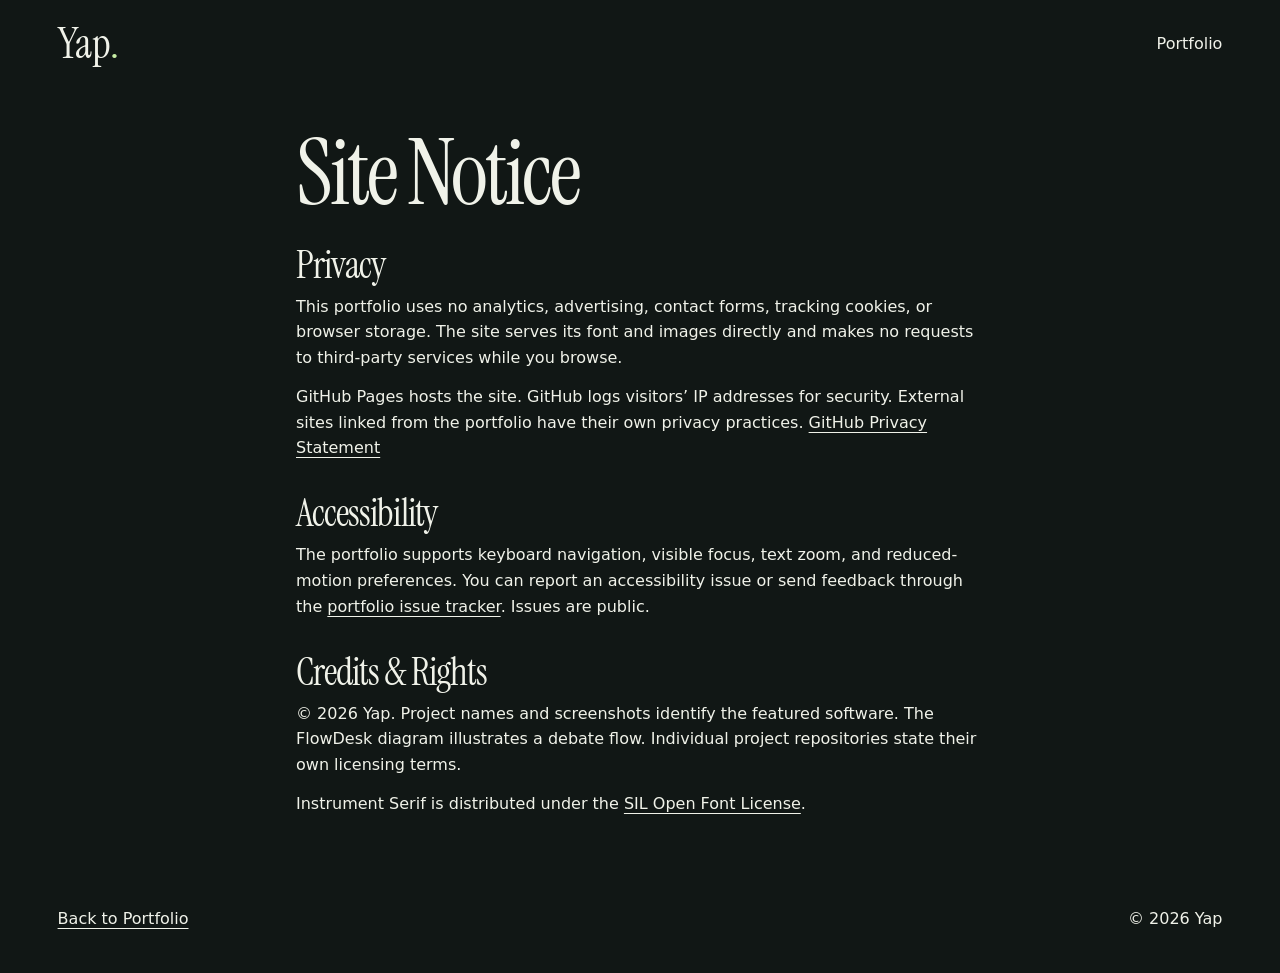
==== docs/site-notice.html @ b9e04095 "Build Yap’s developer portfolio" ====
<!doctype html>
<html lang="en">
<head>
  <meta charset="utf-8">
  <meta name="viewport" content="width=device-width, initial-scale=1">
  <meta name="theme-color" content="#111715">
  <meta name="referrer" content="no-referrer">
  <meta name="description" content="Privacy, accessibility, and credits for Yap’s developer portfolio.">
  <title>Privacy &amp; Accessibility · Yap</title>
  <link rel="icon" href="data:,">
  <link rel="stylesheet" href="styles.css">
</head>
<body>
  <a class="skip" href="#main">Skip to content</a>
  <header class="frame site-header">
    <a class="wordmark" href="./" aria-label="Yap, portfolio home">Yap<span aria-hidden="true">.</span></a>
    <nav aria-label="Main navigation"><a href="./">Portfolio</a></nav>
  </header>
  <main id="main" class="frame notice" tabindex="-1">
    <h1>Site Notice</h1>
    <h2>Privacy</h2>
    <p>This portfolio uses no analytics, advertising, contact forms, tracking cookies, or browser storage. The site serves its font and images directly and makes no requests to third-party services while you browse.</p>
    <p>GitHub Pages hosts the site. GitHub logs visitors’ IP addresses for security. External sites linked from the portfolio have their own privacy practices. <a href="https://docs.github.com/en/site-policy/privacy-policies/github-general-privacy-statement">GitHub Privacy Statement</a></p>
    <h2>Accessibility</h2>
    <p>The portfolio supports keyboard navigation, visible focus, text zoom, and reduced-motion preferences. You can report an accessibility issue or send feedback through the <a href="https://github.com/yapperyap/developer-portfolio/issues">portfolio issue tracker</a>. Issues are public.</p>
    <h2>Credits &amp; Rights</h2>
    <p>© 2026 Yap. Project names and screenshots identify the featured software. The FlowDesk diagram illustrates a debate flow. Individual project repositories state their own licensing terms.</p>
    <p>Instrument Serif is distributed under the <a href="instrument-serif-OFL.txt">SIL Open Font License</a>.</p>
  </main>
  <footer class="frame site-footer">
    <a href="./">Back to Portfolio</a>
    <p>© 2026 Yap</p>
  </footer>
</body>
</html>
---- docs/styles.css ----
@font-face {
  font-family: "Instrument Serif";
  src: url("instrument-serif.woff2") format("woff2");
  font-style: normal;
  font-weight: 400;
  font-display: swap;
}

:root {
  color-scheme: dark;
  --ground: #111715;
  --surface: #1a2420;
  --text: #f0f2e9;
  --muted: #b5c4bb;
  --accent: #c7eea5;
  --margin: clamp(1.25rem, 4.5vw, 5rem);
  --display: "Instrument Serif", Georgia, serif;
  background: var(--ground);
  color: var(--text);
  font: 100%/1.6 system-ui, sans-serif;
}

*, *::before, *::after { box-sizing: border-box; }
html { scroll-padding-block: 1.5rem; }
body { margin: 0; }
h1, h2, h3, p, figure { margin: 0; }
h1, h2, h3 { font-weight: 400; text-wrap: balance; }
a { color: inherit; text-underline-offset: .24em; touch-action: manipulation; }
a:hover { color: var(--accent); }
:focus-visible { outline: 2px solid var(--accent); outline-offset: 5px; }
img { display: block; width: 100%; height: auto; }
.frame {
  width: min(100% - var(--margin) * 2, 90rem);
  margin-inline: auto;
}
.skip {
  position: fixed;
  z-index: 3;
  top: .75rem;
  left: .75rem;
  padding: .75rem 1rem;
  background: var(--accent);
  color: var(--ground);
  transform: translateY(-170%);
}
.skip:focus { transform: translateY(0); color: var(--ground); outline-color: var(--text); }
.site-header, .site-footer {
  display: flex;
  justify-content: space-between;
  align-items: center;
  gap: 1rem;
  min-height: 5.5rem;
}
.wordmark {
  font: 400 2.65rem/.9 var(--display);
  text-decoration: none;
  padding-block: .35rem;
}
.wordmark span { color: var(--accent); }
.site-header nav { display: flex; gap: clamp(.8rem, 2.5vw, 2.2rem); }
.site-header nav a, .site-footer a { display: inline-flex; align-items: center; gap: .35rem; min-height: 2.75rem; }
.site-header nav a { text-decoration: none; }
.site-header nav a:hover { text-decoration: underline; }

.split {
  display: grid;
  grid-template-columns: minmax(0, .88fr) minmax(0, 1.12fr);
  gap: clamp(2.4rem, 6vw, 6.5rem);
  align-items: start;
}
.reading { min-width: 0; }
.intro {
  min-height: min(67vh, 40rem);
  display: flex;
  flex-direction: column;
  justify-content: center;
  align-items: flex-start;
  padding-block: clamp(2.5rem, 7vw, 6.75rem);
}
h1 {
  font-family: var(--display);
  font-size: clamp(4.9rem, 8.1vw, 8.4rem);
  letter-spacing: -.035em;
  line-height: .85;
}
.lead {
  margin-block: 1.55rem 1.75rem;
  max-width: 31ch;
  font-size: clamp(1.05rem, 1.55vw, 1.3rem);
}
.primary {
  display: inline-flex;
  min-height: 3.2rem;
  align-items: center;
  gap: .8rem;
  padding: .55rem 1rem;
  background: var(--accent);
  color: #172211;
  font-weight: 600;
  text-decoration: none;
}
.primary:hover { background: #e0ffc7; color: #172211; }
.primary:active { transform: translateY(2px); }

.work { padding-block: 1.8rem 2rem; }
h2 {
  font: 400 clamp(2.7rem, 4.4vw, 4.2rem)/1 var(--display);
  letter-spacing: -.025em;
}
.project {
  max-width: 47ch;
  padding-block: 2.9rem;
}
.project + .project { margin-top: 1.25rem; }
.project h3 {
  font: 400 clamp(2.2rem, 3.45vw, 3.3rem)/1.03 var(--display);
  letter-spacing: -.018em;
  margin-bottom: .8rem;
}
.project p { max-width: 42ch; }
.links { display: flex; flex-wrap: wrap; gap: 0 1.15rem; margin-top: .8rem; }
.links a, .text-link { display: inline-flex; align-items: center; gap: .34rem; min-height: 2.75rem; }
.mobile-preview { display: none; }
.stage { position: sticky; top: 1.25rem; min-width: 0; }
.stage-art {
  display: grid;
  background: var(--surface);
  min-height: clamp(26rem, 47vw, 44rem);
  min-height: min(75svh, clamp(26rem, 47vw, 44rem));
}
.preview {
  grid-area: 1 / 1;
  display: grid;
  grid-template-rows: 1fr auto;
  align-items: center;
  padding: clamp(1rem, 2.7vw, 2.45rem);
  gap: 1rem;
  min-width: 0;
  opacity: 0;
  transition: opacity 480ms ease;
}
.preview.is-active { opacity: 1; z-index: 1; }
.preview-dinner { background: #243127; }
.preview-cache { background: #202e2c; }
.preview-flow { background: #262f32; }
.preview > img { justify-self: center; width: min(100%, 34rem); }
.preview-cache > img { width: min(77%, 24rem); }
.preview figcaption {
  display: flex;
  flex-wrap: wrap;
  justify-content: space-between;
  gap: .15rem 1rem;
  color: var(--text);
  font-size: .91rem;
}
.preview figcaption span { color: var(--muted); }
.dinner-art { display: grid; grid-template-columns: repeat(20, minmax(0, 1fr)); grid-template-rows: repeat(20, minmax(0, 1fr)); align-items: start; }
.dinner-art img { background: #161c17; }
.dinner-main { grid-area: 1 / 1 / 17 / 20; }
.dinner-secondary { grid-area: 13 / 10 / 21 / 21; align-self: end; }
.stage-links {
  display: flex;
  flex-wrap: wrap;
  gap: 0 .85rem;
  min-height: 3.25rem;
  padding-inline: .85rem;
  background: var(--surface);
}
.stage-links a {
  display: inline-flex;
  align-items: center;
  min-height: 2.75rem;
  text-decoration: none;
  color: var(--muted);
}
.stage-links a:hover, .stage-links a[aria-current] { color: var(--accent); text-decoration: underline; }
.about {
  background: var(--surface);
  display: grid;
  grid-template-columns: minmax(0, .88fr) minmax(0, 1.12fr);
  gap: clamp(1.4rem, 6vw, 6.5rem);
  padding: clamp(1.75rem, 5vw, 5rem);
  margin-block: 3.5rem 2rem;
}
.about p { max-width: 52ch; margin-bottom: 1rem; }
.site-footer { padding-block: 1rem 2rem; }
.site-footer > div { display: flex; flex-wrap: wrap; align-items: center; justify-content: end; gap: 0 1rem; color: var(--muted); }
.notice { max-width: 43rem; padding-block: 3rem 4rem; }
.notice h1 { font-size: clamp(3.6rem, 7vw, 6rem); }
.notice h2 { font-size: 2.35rem; margin-block: 2.15rem .6rem; }
.notice p + p { margin-top: .85rem; }
.notice a { overflow-wrap: anywhere; }

@media (max-width: 64rem) {
  .split { gap: 2rem; }
  h1 { font-size: clamp(4.5rem, 8.5vw, 6.8rem); }
}

@media (max-width: 48rem) {
  .site-header { min-height: 4.65rem; }
  .split { display: block; }
  .stage { display: none; }
  .intro { min-height: 0; padding-block: clamp(2rem, 9vw, 5rem) 2.5rem; }
  h1 { font-size: clamp(4.5rem, 12.75vw, 6.9rem); }
  .work { padding-block: .75rem 0; }
  .project { max-width: none; padding-block: 1.8rem; }
  .project + .project { margin-top: .65rem; }
  .mobile-preview { display: block; margin-top: 1.1rem; max-width: 35rem; background: var(--surface); }
  #cachebuddy .mobile-preview { padding: 1rem; }
  #cachebuddy .mobile-preview img { width: min(100%, 24rem); margin-inline: auto; }
  .about { grid-template-columns: 1fr; margin-block: 2rem 1rem; }
}

@media (prefers-reduced-motion: no-preference) {
  html { scroll-behavior: smooth; }
  .intro h1, .intro .lead, .intro .primary, .stage-art {
    animation: arrive 620ms cubic-bezier(.2, .65, .3, 1) backwards;
  }
  .intro .lead { animation-delay: 80ms; }
  .intro .primary { animation-delay: 160ms; }
  .stage-art { animation-delay: 110ms; }
  .dinner-secondary { animation: settle 1.2s cubic-bezier(.2, .65, .3, 1) 160ms backwards; }
  .revealed { animation: arrive 520ms cubic-bezier(.2, .65, .3, 1) var(--delay, 0ms) backwards; }
  @keyframes arrive { from { opacity: 0; transform: translateY(17px); } }
  @keyframes settle { from { opacity: 0; transform: translate(12px, 16px) scale(.97); } }
}

@media (prefers-reduced-motion: reduce) {
  .preview { transition: none; }
}
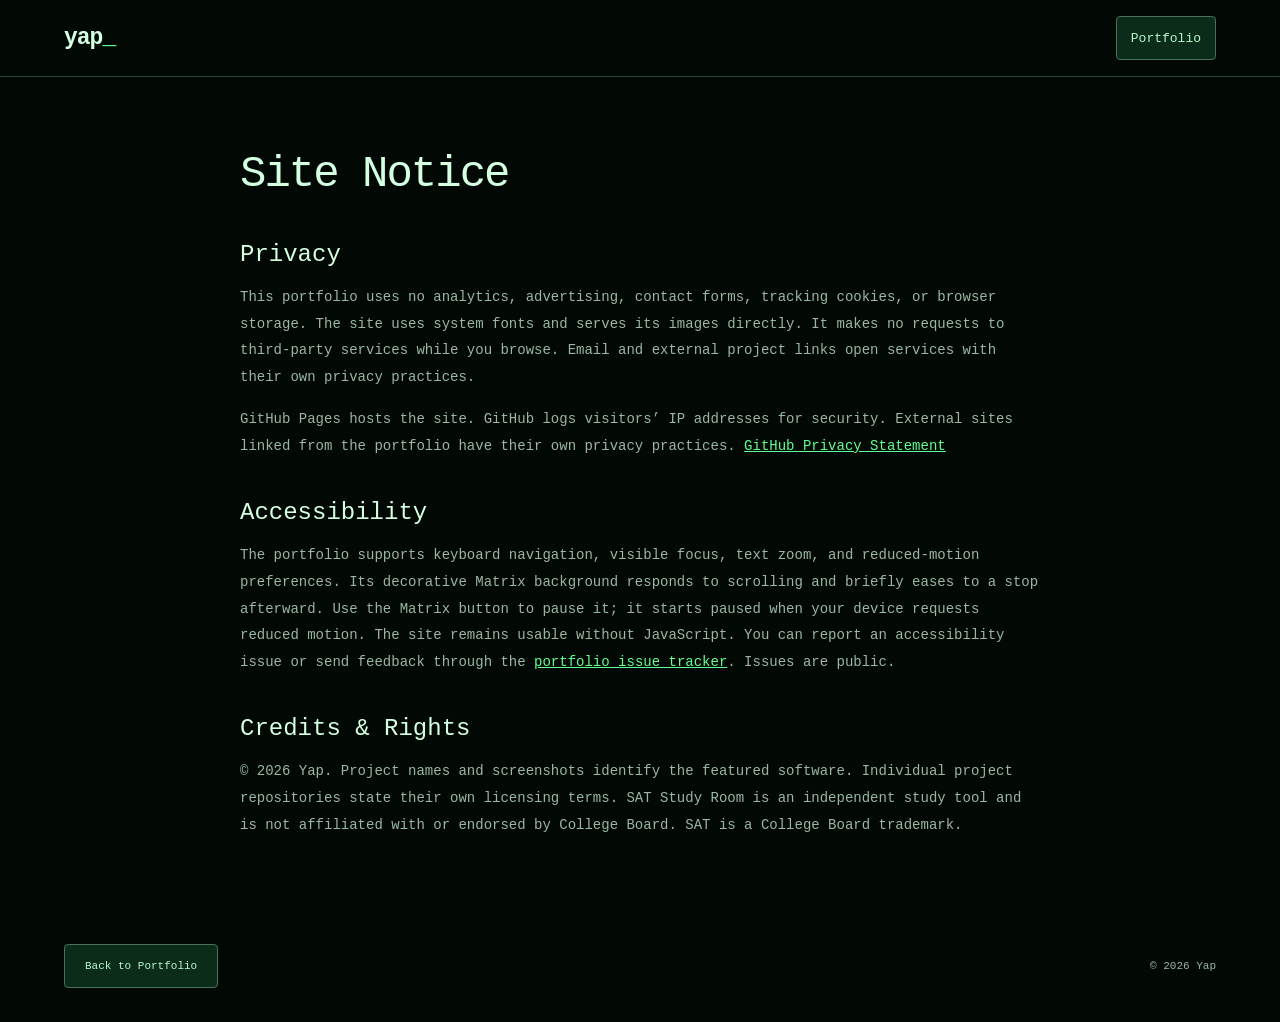
==== commit a6903f22: "Publish redesigned portfolio with Matrix background and four projects" ====
--- a/docs/site-notice.html
+++ b/docs/site-notice.html
@@ -3,32 +3,31 @@
 <head>
   <meta charset="utf-8">
   <meta name="viewport" content="width=device-width, initial-scale=1">
-  <meta name="theme-color" content="#111715">
+  <meta name="theme-color" content="#020904">
   <meta name="referrer" content="no-referrer">
   <meta name="description" content="Privacy, accessibility, and credits for Yap’s developer portfolio.">
   <title>Privacy &amp; Accessibility · Yap</title>
   <link rel="icon" href="data:,">
-  <link rel="stylesheet" href="styles.css">
+  <link rel="stylesheet" href="styles.css?v=10">
 </head>
 <body>
   <a class="skip" href="#main">Skip to content</a>
-  <header class="frame site-header">
-    <a class="wordmark" href="./" aria-label="Yap, portfolio home">Yap<span aria-hidden="true">.</span></a>
-    <nav aria-label="Main navigation"><a href="./">Portfolio</a></nav>
-  </header>
+  <header class="site-header"><div class="frame header-inner">
+    <a class="wordmark" href="./" aria-label="Yap, portfolio home">yap<span aria-hidden="true">_</span></a>
+    <nav aria-label="Main navigation"><a class="button primary" href="./">Portfolio</a></nav>
+  </div></header>
   <main id="main" class="frame notice" tabindex="-1">
     <h1>Site Notice</h1>
     <h2>Privacy</h2>
-    <p>This portfolio uses no analytics, advertising, contact forms, tracking cookies, or browser storage. The site serves its font and images directly and makes no requests to third-party services while you browse.</p>
+    <p>This portfolio uses no analytics, advertising, contact forms, tracking cookies, or browser storage. The site uses system fonts and serves its images directly. It makes no requests to third-party services while you browse. Email and external project links open services with their own privacy practices.</p>
     <p>GitHub Pages hosts the site. GitHub logs visitors’ IP addresses for security. External sites linked from the portfolio have their own privacy practices. <a href="https://docs.github.com/en/site-policy/privacy-policies/github-general-privacy-statement">GitHub Privacy Statement</a></p>
     <h2>Accessibility</h2>
-    <p>The portfolio supports keyboard navigation, visible focus, text zoom, and reduced-motion preferences. You can report an accessibility issue or send feedback through the <a href="https://github.com/yapperyap/developer-portfolio/issues">portfolio issue tracker</a>. Issues are public.</p>
+    <p>The portfolio supports keyboard navigation, visible focus, text zoom, and reduced-motion preferences. Its decorative Matrix background responds to scrolling and briefly eases to a stop afterward. Use the Matrix button to pause it; it starts paused when your device requests reduced motion. The site remains usable without JavaScript. You can report an accessibility issue or send feedback through the <a href="https://github.com/yapperyap/developer-portfolio/issues">portfolio issue tracker</a>. Issues are public.</p>
     <h2>Credits &amp; Rights</h2>
-    <p>© 2026 Yap. Project names and screenshots identify the featured software. The FlowDesk diagram illustrates a debate flow. Individual project repositories state their own licensing terms.</p>
-    <p>Instrument Serif is distributed under the <a href="instrument-serif-OFL.txt">SIL Open Font License</a>.</p>
+    <p>© 2026 Yap. Project names and screenshots identify the featured software. Individual project repositories state their own licensing terms. SAT Study Room is an independent study tool and is not affiliated with or endorsed by College Board. SAT is a College Board trademark.</p>
   </main>
   <footer class="frame site-footer">
-    <a href="./">Back to Portfolio</a>
+    <a class="button primary" href="./">Back to Portfolio</a>
     <p>© 2026 Yap</p>
   </footer>
 </body>
--- a/docs/styles.css
+++ b/docs/styles.css
@@ -1,230 +1,200 @@
-@font-face {
-  font-family: "Instrument Serif";
-  src: url("instrument-serif.woff2") format("woff2");
-  font-style: normal;
-  font-weight: 400;
-  font-display: swap;
-}
-
 :root {
   color-scheme: dark;
-  --ground: #111715;
-  --surface: #1a2420;
-  --text: #f0f2e9;
-  --muted: #b5c4bb;
-  --accent: #c7eea5;
-  --margin: clamp(1.25rem, 4.5vw, 5rem);
-  --display: "Instrument Serif", Georgia, serif;
+  --ground: #020904;
+  --surface: #07150d;
+  --raised: #10291a;
+  --ink: #d4ffe1;
+  --muted: #9bb7a3;
+  --accent: #64ff91;
+  --border: #1c4b2d;
+  --corner-radius: 4px;
+  --space: clamp(24px, 5vw, 80px);
+  font-family: ui-monospace, "SFMono-Regular", Consolas, "Liberation Mono", monospace;
+  color: var(--ink);
   background: var(--ground);
-  color: var(--text);
-  font: 100%/1.6 system-ui, sans-serif;
-}
+  font-synthesis: none;
+  -webkit-font-smoothing: antialiased;
+}
+*, *::before, *::after { box-sizing: border-box; }
+html { scroll-padding-top: 100px; }
+body { margin: 0; -webkit-tap-highlight-color: #64ff9126; }
+::selection { color: #fff; background: #28563a; }
+h1, h2, h3, p, figure { margin: 0; }
+h1, h2, h3 { text-wrap: balance; }
+p { text-wrap: pretty; }
+a { color: inherit; text-decoration: none; touch-action: manipulation; }
+a:hover { text-decoration: underline; text-underline-offset: 5px; }
+a:active { opacity: .8; }
+:focus-visible { outline: 2px solid var(--accent); outline-offset: 6px; }
+img { display: block; max-width: 100%; height: auto; }
+.frame { width: min(calc(100% - var(--space) * 2), 1200px); margin-inline: auto; }
+.skip { position: fixed; top: 12px; left: 12px; z-index: 10; padding: 12px 20px; border: 1px solid var(--accent); border-radius: 4px; background: var(--raised); color: var(--ink); transform: translateY(-160%); }
+.skip:focus { transform: translateY(0); }
+.site-header { position: sticky; top: 0; z-index: 5; background: var(--ground); border-bottom: 1px solid var(--border); }
+.header-inner { min-height: 76px; display: flex; align-items: center; justify-content: space-between; gap: 24px; }
+.wordmark { font-size: 23px; font-weight: 600; letter-spacing: -1px; min-height: 44px; display: inline-flex; align-items: center; }
+.wordmark span { color: var(--accent); }
+.wordmark:hover { text-decoration: none; color: var(--accent); }
+nav { display: flex; align-items: center; gap: 12px; }
+nav a { display: inline-flex; min-height: 44px; align-items: center; gap: 6px; font-size: 13px; }
+nav a:hover { color: #fff; }
+nav a.button { min-height: 44px; padding: 10px 14px; gap: 8px; }
+.intro { padding-block: clamp(64px, 7vw, 100px) 88px; }
+.intro-name { font-size: 14px; color: var(--accent); margin-bottom: 32px; }
+.prompt-path { color: var(--muted); }
+.intro-role { color: var(--muted); font-size: 14px; margin-bottom: 20px; }
+h1 { font-size: clamp(40px, 5.2vw, 74px); font-weight: 500; line-height: 1.18; letter-spacing: -.06em; max-width: 1100px; }
+.intro-bottom { display: flex; justify-content: space-between; align-items: end; gap: 40px; margin-top: 32px; }
+.intro-bottom > p { font-size: 17px; line-height: 1.8; color: var(--muted); max-width: 60ch; }
+.button { display: inline-flex; align-items: center; justify-content: center; gap: 20px; min-height: 48px; border: 1px solid #4b7058; border-radius: var(--corner-radius); padding: 12px 20px; font-size: 13px; font-weight: 500; flex: none; transition: background-color 180ms ease, border-color 180ms ease; }
+.button:hover { text-decoration: none; border-color: var(--accent); }
+.primary, .light { color: #b6f7cd; background: #0b2c18; }
+.primary:hover, .light:hover { color: #fff; background: #244a32; }
+.work { padding-top: 20px; }
+.section-heading { display: flex; justify-content: space-between; align-items: baseline; gap: 20px; margin-bottom: 28px; }
+.section-heading h2 { font-size: 23px; font-weight: 500; letter-spacing: -.8px; }
+.section-heading h2::before { content: "./"; color: var(--accent); }
+.section-heading p { color: var(--muted); font-size: 12px; }
+.project { overflow: hidden; border: 1px solid var(--border); border-radius: var(--corner-radius); scroll-margin-top: 100px; }
+.project-copy { padding: 48px 48px 0; }
+.category { font-size: 12px; font-weight: 400; color: var(--muted); margin-bottom: 18px; }
+.category::before { content: "// "; color: var(--accent); }
+.project h3 { font-size: clamp(28px, 2.8vw, 38px); font-weight: 500; letter-spacing: -1.6px; line-height: 1.2; overflow-wrap: anywhere; }
+.project-line { font-size: 21px; line-height: 1.5; font-weight: 400; letter-spacing: -.7px; margin-top: 16px; }
+.description { font-size: 14px; line-height: 1.9; color: var(--muted); max-width: 55ch; margin-top: 20px; }
+.links { display: flex; flex-wrap: wrap; align-items: center; gap: 12px; margin-top: 24px; }
+.dinnerplate { background: #06120a; }
+.dinnerplate .project-copy { position: relative; z-index: 1; max-width: 800px; padding-top: 48px; }
+.dinnerplate .project-line { font-size: clamp(25px, 2.8vw, 36px); letter-spacing: -1.4px; }
+.dinnerplate .description { max-width: 62ch; }
+.dinner-gallery { position: relative; margin: 48px 48px 0; padding: 0 0 80px; }
+.product-window { overflow: hidden; border: 1px solid var(--border); border-radius: var(--corner-radius); background: var(--ground); }
+.music-window { width: 83%; margin-left: auto; }
+.product-window img { width: 100%; }
+.window-bar { height: 30px; display: flex; align-items: center; padding-inline: 12px; gap: 5px; color: var(--muted); background: #0c2214; border-bottom: 1px solid var(--border); }
+.window-bar i { width: 5px; height: 5px; border-radius: 1px; background: #6d9c7b; }
+.window-bar span { margin-left: 12px; font-size: 10px; }
+.photo-window { position: absolute; width: 43%; left: 0; bottom: 0; box-shadow: 0 16px 50px #0008; }
+.project-footnote { padding: 32px 48px; display: flex; justify-content: space-between; gap: 20px; color: var(--muted); font-size: 11px; }
+.project-pair { display: grid; grid-template-columns: minmax(0, 1fr) minmax(0, 1fr); gap: 24px; margin-top: 24px; }
+.project-pair .project { display: flex; flex-direction: column; min-width: 0; background: var(--surface); }
+.project-pair .project-copy { padding: 40px 36px 0; flex: 1; }
+.project-pair .project-line { font-size: 19px; }
 
-*, *::before, *::after { box-sizing: border-box; }
-html { scroll-padding-block: 1.5rem; }
-body { margin: 0; }
-h1, h2, h3, p, figure { margin: 0; }
-h1, h2, h3 { font-weight: 400; text-wrap: balance; }
-a { color: inherit; text-underline-offset: .24em; touch-action: manipulation; }
-a:hover { color: var(--accent); }
-:focus-visible { outline: 2px solid var(--accent); outline-offset: 5px; }
-img { display: block; width: 100%; height: auto; }
-.frame {
-  width: min(100% - var(--margin) * 2, 90rem);
-  margin-inline: auto;
-}
-.skip {
-  position: fixed;
-  z-index: 3;
-  top: .75rem;
-  left: .75rem;
-  padding: .75rem 1rem;
-  background: var(--accent);
-  color: var(--ground);
-  transform: translateY(-170%);
-}
-.skip:focus { transform: translateY(0); color: var(--ground); outline-color: var(--text); }
-.site-header, .site-footer {
-  display: flex;
-  justify-content: space-between;
-  align-items: center;
-  gap: 1rem;
-  min-height: 5.5rem;
-}
-.wordmark {
-  font: 400 2.65rem/.9 var(--display);
-  text-decoration: none;
-  padding-block: .35rem;
-}
-.wordmark span { color: var(--accent); }
-.site-header nav { display: flex; gap: clamp(.8rem, 2.5vw, 2.2rem); }
-.site-header nav a, .site-footer a { display: inline-flex; align-items: center; gap: .35rem; min-height: 2.75rem; }
-.site-header nav a { text-decoration: none; }
-.site-header nav a:hover { text-decoration: underline; }
-
-.split {
-  display: grid;
-  grid-template-columns: minmax(0, .88fr) minmax(0, 1.12fr);
-  gap: clamp(2.4rem, 6vw, 6.5rem);
-  align-items: start;
-}
-.reading { min-width: 0; }
-.intro {
-  min-height: min(67vh, 40rem);
-  display: flex;
-  flex-direction: column;
-  justify-content: center;
-  align-items: flex-start;
-  padding-block: clamp(2.5rem, 7vw, 6.75rem);
-}
-h1 {
-  font-family: var(--display);
-  font-size: clamp(4.9rem, 8.1vw, 8.4rem);
-  letter-spacing: -.035em;
-  line-height: .85;
-}
-.lead {
-  margin-block: 1.55rem 1.75rem;
-  max-width: 31ch;
-  font-size: clamp(1.05rem, 1.55vw, 1.3rem);
-}
-.primary {
-  display: inline-flex;
-  min-height: 3.2rem;
-  align-items: center;
-  gap: .8rem;
-  padding: .55rem 1rem;
-  background: var(--accent);
-  color: #172211;
-  font-weight: 600;
-  text-decoration: none;
-}
-.primary:hover { background: #e0ffc7; color: #172211; }
-.primary:active { transform: translateY(2px); }
-
-.work { padding-block: 1.8rem 2rem; }
-h2 {
-  font: 400 clamp(2.7rem, 4.4vw, 4.2rem)/1 var(--display);
-  letter-spacing: -.025em;
-}
-.project {
-  max-width: 47ch;
-  padding-block: 2.9rem;
-}
-.project + .project { margin-top: 1.25rem; }
-.project h3 {
-  font: 400 clamp(2.2rem, 3.45vw, 3.3rem)/1.03 var(--display);
-  letter-spacing: -.018em;
-  margin-bottom: .8rem;
-}
-.project p { max-width: 42ch; }
-.links { display: flex; flex-wrap: wrap; gap: 0 1.15rem; margin-top: .8rem; }
-.links a, .text-link { display: inline-flex; align-items: center; gap: .34rem; min-height: 2.75rem; }
-.mobile-preview { display: none; }
-.stage { position: sticky; top: 1.25rem; min-width: 0; }
-.stage-art {
-  display: grid;
-  background: var(--surface);
-  min-height: clamp(26rem, 47vw, 44rem);
-  min-height: min(75svh, clamp(26rem, 47vw, 44rem));
-}
-.preview {
-  grid-area: 1 / 1;
-  display: grid;
-  grid-template-rows: 1fr auto;
-  align-items: center;
-  padding: clamp(1rem, 2.7vw, 2.45rem);
-  gap: 1rem;
-  min-width: 0;
-  opacity: 0;
-  transition: opacity 480ms ease;
-}
-.preview.is-active { opacity: 1; z-index: 1; }
-.preview-dinner { background: #243127; }
-.preview-cache { background: #202e2c; }
-.preview-flow { background: #262f32; }
-.preview > img { justify-self: center; width: min(100%, 34rem); }
-.preview-cache > img { width: min(77%, 24rem); }
-.preview figcaption {
-  display: flex;
-  flex-wrap: wrap;
-  justify-content: space-between;
-  gap: .15rem 1rem;
-  color: var(--text);
-  font-size: .91rem;
-}
-.preview figcaption span { color: var(--muted); }
-.dinner-art { display: grid; grid-template-columns: repeat(20, minmax(0, 1fr)); grid-template-rows: repeat(20, minmax(0, 1fr)); align-items: start; }
-.dinner-art img { background: #161c17; }
-.dinner-main { grid-area: 1 / 1 / 17 / 20; }
-.dinner-secondary { grid-area: 13 / 10 / 21 / 21; align-self: end; }
-.stage-links {
-  display: flex;
-  flex-wrap: wrap;
-  gap: 0 .85rem;
-  min-height: 3.25rem;
-  padding-inline: .85rem;
-  background: var(--surface);
-}
-.stage-links a {
-  display: inline-flex;
-  align-items: center;
-  min-height: 2.75rem;
-  text-decoration: none;
-  color: var(--muted);
-}
-.stage-links a:hover, .stage-links a[aria-current] { color: var(--accent); text-decoration: underline; }
-.about {
-  background: var(--surface);
-  display: grid;
-  grid-template-columns: minmax(0, .88fr) minmax(0, 1.12fr);
-  gap: clamp(1.4rem, 6vw, 6.5rem);
-  padding: clamp(1.75rem, 5vw, 5rem);
-  margin-block: 3.5rem 2rem;
-}
-.about p { max-width: 52ch; margin-bottom: 1rem; }
-.site-footer { padding-block: 1rem 2rem; }
-.site-footer > div { display: flex; flex-wrap: wrap; align-items: center; justify-content: end; gap: 0 1rem; color: var(--muted); }
-.notice { max-width: 43rem; padding-block: 3rem 4rem; }
-.notice h1 { font-size: clamp(3.6rem, 7vw, 6rem); }
-.notice h2 { font-size: 2.35rem; margin-block: 2.15rem .6rem; }
-.notice p + p { margin-top: .85rem; }
-.notice a { overflow-wrap: anywhere; }
-
-@media (max-width: 64rem) {
-  .split { gap: 2rem; }
-  h1 { font-size: clamp(4.5rem, 8.5vw, 6.8rem); }
-}
-
-@media (max-width: 48rem) {
-  .site-header { min-height: 4.65rem; }
-  .split { display: block; }
-  .stage { display: none; }
-  .intro { min-height: 0; padding-block: clamp(2rem, 9vw, 5rem) 2.5rem; }
-  h1 { font-size: clamp(4.5rem, 12.75vw, 6.9rem); }
-  .work { padding-block: .75rem 0; }
-  .project { max-width: none; padding-block: 1.8rem; }
-  .project + .project { margin-top: .65rem; }
-  .mobile-preview { display: block; margin-top: 1.1rem; max-width: 35rem; background: var(--surface); }
-  #cachebuddy .mobile-preview { padding: 1rem; }
-  #cachebuddy .mobile-preview img { width: min(100%, 24rem); margin-inline: auto; }
-  .about { grid-template-columns: 1fr; margin-block: 2rem 1rem; }
-}
-
+.pair-image { margin: 32px 28px 28px; border: 1px solid var(--border); border-radius: var(--corner-radius); overflow: hidden; aspect-ratio: 1.65; background: var(--ground); }
+.pair-image img { width: 100%; }
+#sat-study-room .pair-image { aspect-ratio: auto; }
+.cachebuddy { margin-top: 24px; background: var(--surface); display: grid; grid-template-columns: 1.1fr .9fr; align-items: center; gap: 36px; padding: 48px; }
+.cachebuddy .project-copy { padding: 0; }
+.cachebuddy .project-line { font-size: 22px; }
+.cache-image { padding: 24px; }
+.cache-image img { width: 100%; max-width: 340px; margin-inline: auto; border: 1px solid var(--border); border-radius: var(--corner-radius); box-shadow: 0 16px 40px #0004; }
+.compatibility { color: var(--muted); font-size: 11px; margin-top: 20px; }
+.about { display: grid; grid-template-columns: 1fr 1fr; gap: 72px; padding-block: 112px; scroll-margin-top: 96px; }
+.about h2 { font-size: clamp(30px, 3.2vw, 44px); line-height: 1.25; letter-spacing: -1.8px; font-weight: 500; }
+.about .category { margin-bottom: 24px; }
+.about-copy { padding-top: 38px; }
+.about-copy p { font-size: 15px; line-height: 1.9; color: var(--muted); }
+.about-copy p + p { margin-top: 20px; }
+.about-copy .button { margin-top: 24px; }
+.contact { background: var(--surface); border-block: 1px solid var(--border); padding-block: 64px; padding-inline: env(safe-area-inset-left) env(safe-area-inset-right); }
+.contact-inner { display: flex; align-items: center; justify-content: space-between; gap: 32px; }
+.contact p { color: var(--muted); font-size: 13px; margin-bottom: 16px; }
+.contact h2 { font-size: clamp(26px, 3.2vw, 40px); font-weight: 500; line-height: 1.3; letter-spacing: -1.5px; }
+.site-footer { min-height: 112px; display: flex; align-items: center; justify-content: space-between; gap: 24px; }
+.site-footer p { font-size: 11px; color: var(--muted); }
+.site-footer > a.button { font-size: 11px; }
+.site-footer > a { min-height: 44px; display: inline-flex; align-items: center; }
+.notice { max-width: 800px; padding-block: 72px; }
+.notice h1 { font-size: 44px; letter-spacing: -2px; }
+.notice h2 { font-size: 24px; font-weight: 500; margin-block: 40px 16px; }
+.notice p { font-size: 14px; line-height: 1.9; color: var(--muted); }
+.notice p + p { margin-top: 16px; }
+.notice a { color: var(--accent); text-decoration: underline; overflow-wrap: anywhere; }
+#matrix-background { position: fixed; inset: 0; width: 100%; height: 100%; z-index: 0; pointer-events: none; opacity: .72; }
+main, .site-footer { position: relative; z-index: 1; }
+.intro { padding-block: 56px 72px; }
+.terminal-window { overflow: hidden; border: 1px solid #28663c; border-radius: var(--corner-radius); background: #041008f5; box-shadow: 0 16px 64px #0004; }
+.terminal-titlebar { display: flex; align-items: center; justify-content: space-between; flex-wrap: wrap; gap: 4px 16px; min-height: 48px; padding: 4px 24px; background: #0a2313; border-bottom: 1px solid var(--border); color: var(--muted); font-size: 12px; }
+.terminal-titlebar button { padding: 8px 12px; font: inherit; min-height: 44px; cursor: pointer; touch-action: manipulation; }
+.terminal-titlebar button[hidden] { display: none; }
+.terminal-content { padding: clamp(24px, 4vw, 52px); }
+.intro-name { color: var(--accent); }
+.prompt-path { color: #b5e5c5; }
+.terminal-content .intro-bottom { align-items: start; flex-direction: column; gap: 28px; }
+.terminal-content h1 { font-size: clamp(32px, 4.8vw, 66px); }
+.about > div { background: #020904f5; }
+@media (max-width: 700px) {
+  .terminal-titlebar { padding-inline: 16px; font-size: 10px; }
+  .terminal-content { padding: 28px 20px; }
+  .terminal-content h1 { font-size: clamp(22px, 5.8vw, 38px); }
+  .terminal-content .intro-bottom > p { font-size: 13px; }
+  .intro-name { font-size: 11px; }
+  #matrix-background { opacity: .58; }
+}
+@media (max-width: 1000px) {
+  .intro { padding-bottom: 72px; }
+  .intro-bottom { align-items: start; flex-direction: column; gap: 28px; }
+  .project-copy { padding-inline: 36px; }
+  .project-pair .project-copy { padding: 36px 28px 0; }
+  .project-pair .project-line { font-size: 18px; }
+  .project-pair .project h3 { font-size: 28px; }
+  .cachebuddy { padding: 40px 36px; gap: 20px; }
+  .cachebuddy .project-line { font-size: 19px; }
+  .cache-image { padding: 0; }
+  .about { gap: 40px; }
+  .site-footer { flex-wrap: wrap; padding-block: 24px; }
+}
+@media (max-width: 700px) {
+  :root { --space: 24px; }
+  .header-inner { min-height: 64px; gap: 16px; }
+  .wordmark { font-size: 20px; }
+  nav { gap: 8px; }
+  nav a.button { padding-inline: 10px; gap: 6px; }
+  nav a { font-size: 12px; }
+  .intro { padding-block: 56px 64px; }
+  .intro-name { font-size: 12px; margin-bottom: 28px; }
+  .intro-role { font-size: 12px; }
+  h1 { font-size: clamp(25px, 6.5vw, 44px); letter-spacing: -.065em; line-height: 1.25; }
+  .intro-bottom { margin-top: 24px; }
+  .intro-bottom > p { font-size: 14px; }
+  .section-heading { flex-wrap: wrap; gap: 8px; }
+  .section-heading h2 { font-size: 21px; }
+  .section-heading p { font-size: 11px; }
+  .project-copy, .dinnerplate .project-copy { padding: 32px 24px 0; }
+  .project h3, .project-pair .project h3 { font-size: clamp(23px, 5.6vw, 30px); letter-spacing: -1.2px; }
+  .dinnerplate .project-line { font-size: 23px; letter-spacing: -1px; }
+  .description { font-size: 13px; line-height: 1.85; }
+  .links { gap: 12px; }
+  .button { font-size: 12px; }
+  .button { padding-inline: 16px; }
+  .dinner-gallery { margin: 32px 16px 0; padding-bottom: 42px; }
+  .music-window { width: 94%; }
+  .photo-window { width: 53%; }
+  .window-bar { height: 22px; padding-inline: 8px; }
+  .window-bar span { font-size: 8px; margin-left: 4px; }
+  .window-bar i { width: 4px; height: 4px; }
+  .project-footnote { padding: 24px; font-size: 10px; flex-wrap: wrap; gap: 8px; }
+  .project-pair { grid-template-columns: 1fr; gap: 20px; margin-top: 20px; }
+  .project-pair .project-copy { padding: 32px 24px 0; }
+  .pair-image { margin: 24px 20px 20px; }
+  .cachebuddy { grid-template-columns: 1fr; gap: 36px; padding: 32px 24px; margin-top: 20px; }
+  .cachebuddy .project-line { font-size: 19px; }
+  .cache-image { max-width: 300px; width: 90%; margin-inline: auto; }
+  .about { grid-template-columns: 1fr; gap: 28px; padding-block: 72px; }
+  .about h2 { font-size: 30px; }
+  .about-copy { padding: 0; }
+  .about-copy p { font-size: 14px; }
+  .contact { padding-block: 48px; }
+  .contact-inner { flex-direction: column; align-items: start; gap: 28px; }
+  .site-footer { padding-block: 28px; display: grid; grid-template-columns: 1fr auto; gap: 8px 16px; }
+  .site-footer p { grid-column: 1 / -1; grid-row: 2; }
+  .notice h1 { font-size: 32px; }
+}
+@media (pointer: fine) { html { overscroll-behavior: none; } }
 @media (prefers-reduced-motion: no-preference) {
   html { scroll-behavior: smooth; }
-  .intro h1, .intro .lead, .intro .primary, .stage-art {
-    animation: arrive 620ms cubic-bezier(.2, .65, .3, 1) backwards;
-  }
-  .intro .lead { animation-delay: 80ms; }
-  .intro .primary { animation-delay: 160ms; }
-  .stage-art { animation-delay: 110ms; }
-  .dinner-secondary { animation: settle 1.2s cubic-bezier(.2, .65, .3, 1) 160ms backwards; }
-  .revealed { animation: arrive 520ms cubic-bezier(.2, .65, .3, 1) var(--delay, 0ms) backwards; }
-  @keyframes arrive { from { opacity: 0; transform: translateY(17px); } }
-  @keyframes settle { from { opacity: 0; transform: translate(12px, 16px) scale(.97); } }
-}
-
-@media (prefers-reduced-motion: reduce) {
-  .preview { transition: none; }
-}
+  .intro { animation: enter 450ms ease-out both; }
+  @keyframes enter { from { opacity: 0; transform: translateY(8px); } to { opacity: 1; transform: translateY(0); } }
+}
+@media (prefers-reduced-motion: reduce) { *, *::before, *::after { transition: none !important; } }
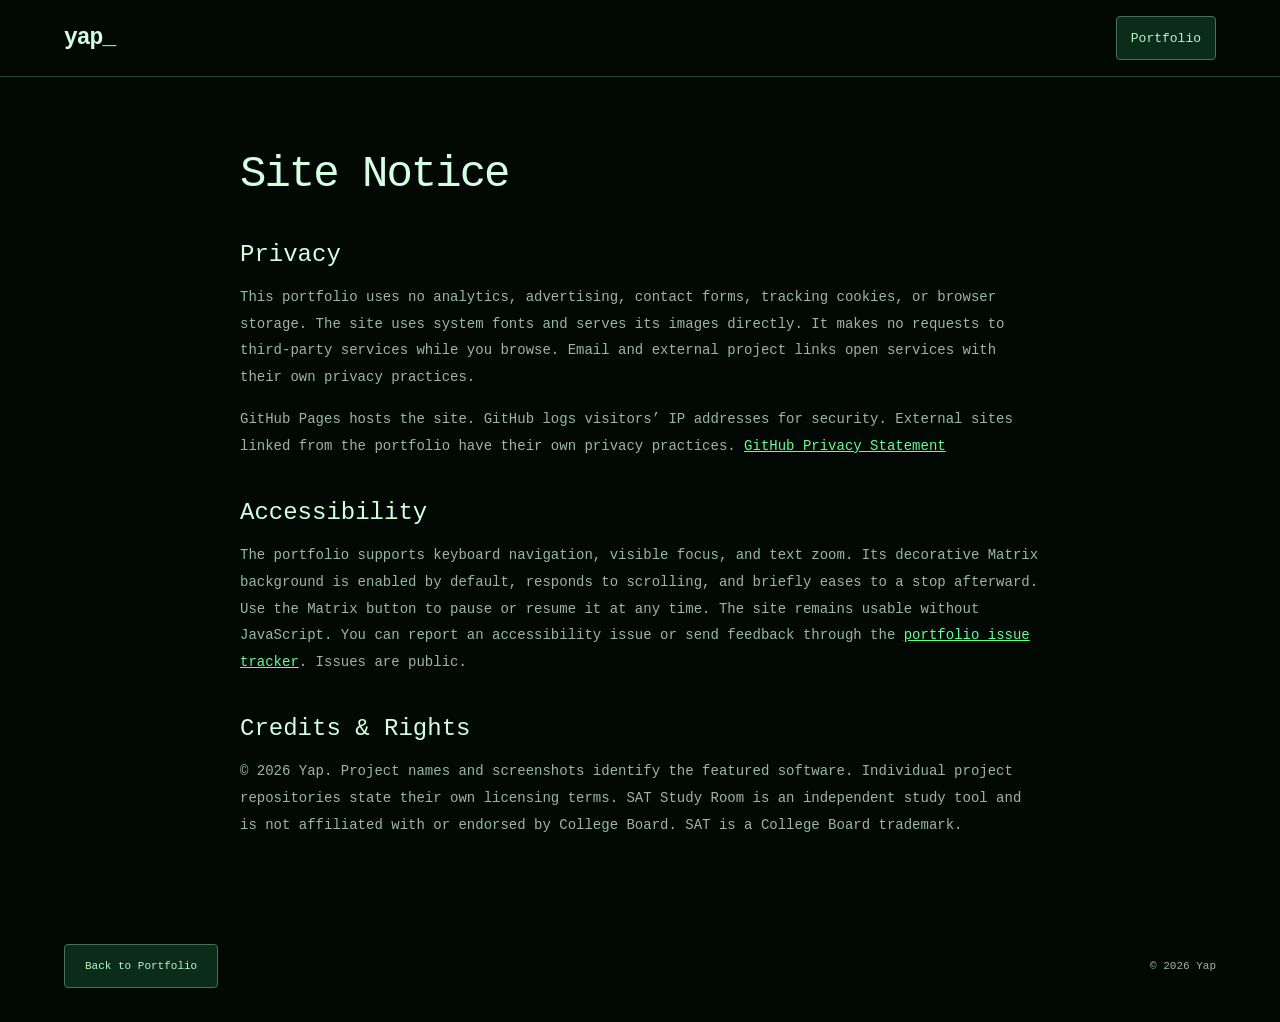
==== commit a35b7fea: "Enable scroll animation by default and retain pause control" ====
--- a/docs/site-notice.html
+++ b/docs/site-notice.html
@@ -22,7 +22,7 @@
     <p>This portfolio uses no analytics, advertising, contact forms, tracking cookies, or browser storage. The site uses system fonts and serves its images directly. It makes no requests to third-party services while you browse. Email and external project links open services with their own privacy practices.</p>
     <p>GitHub Pages hosts the site. GitHub logs visitors’ IP addresses for security. External sites linked from the portfolio have their own privacy practices. <a href="https://docs.github.com/en/site-policy/privacy-policies/github-general-privacy-statement">GitHub Privacy Statement</a></p>
     <h2>Accessibility</h2>
-    <p>The portfolio supports keyboard navigation, visible focus, text zoom, and reduced-motion preferences. Its decorative Matrix background responds to scrolling and briefly eases to a stop afterward. Use the Matrix button to pause it; it starts paused when your device requests reduced motion. The site remains usable without JavaScript. You can report an accessibility issue or send feedback through the <a href="https://github.com/yapperyap/developer-portfolio/issues">portfolio issue tracker</a>. Issues are public.</p>
+    <p>The portfolio supports keyboard navigation, visible focus, and text zoom. Its decorative Matrix background is enabled by default, responds to scrolling, and briefly eases to a stop afterward. Use the Matrix button to pause or resume it at any time. The site remains usable without JavaScript. You can report an accessibility issue or send feedback through the <a href="https://github.com/yapperyap/developer-portfolio/issues">portfolio issue tracker</a>. Issues are public.</p>
     <h2>Credits &amp; Rights</h2>
     <p>© 2026 Yap. Project names and screenshots identify the featured software. Individual project repositories state their own licensing terms. SAT Study Room is an independent study tool and is not affiliated with or endorsed by College Board. SAT is a College Board trademark.</p>
   </main>
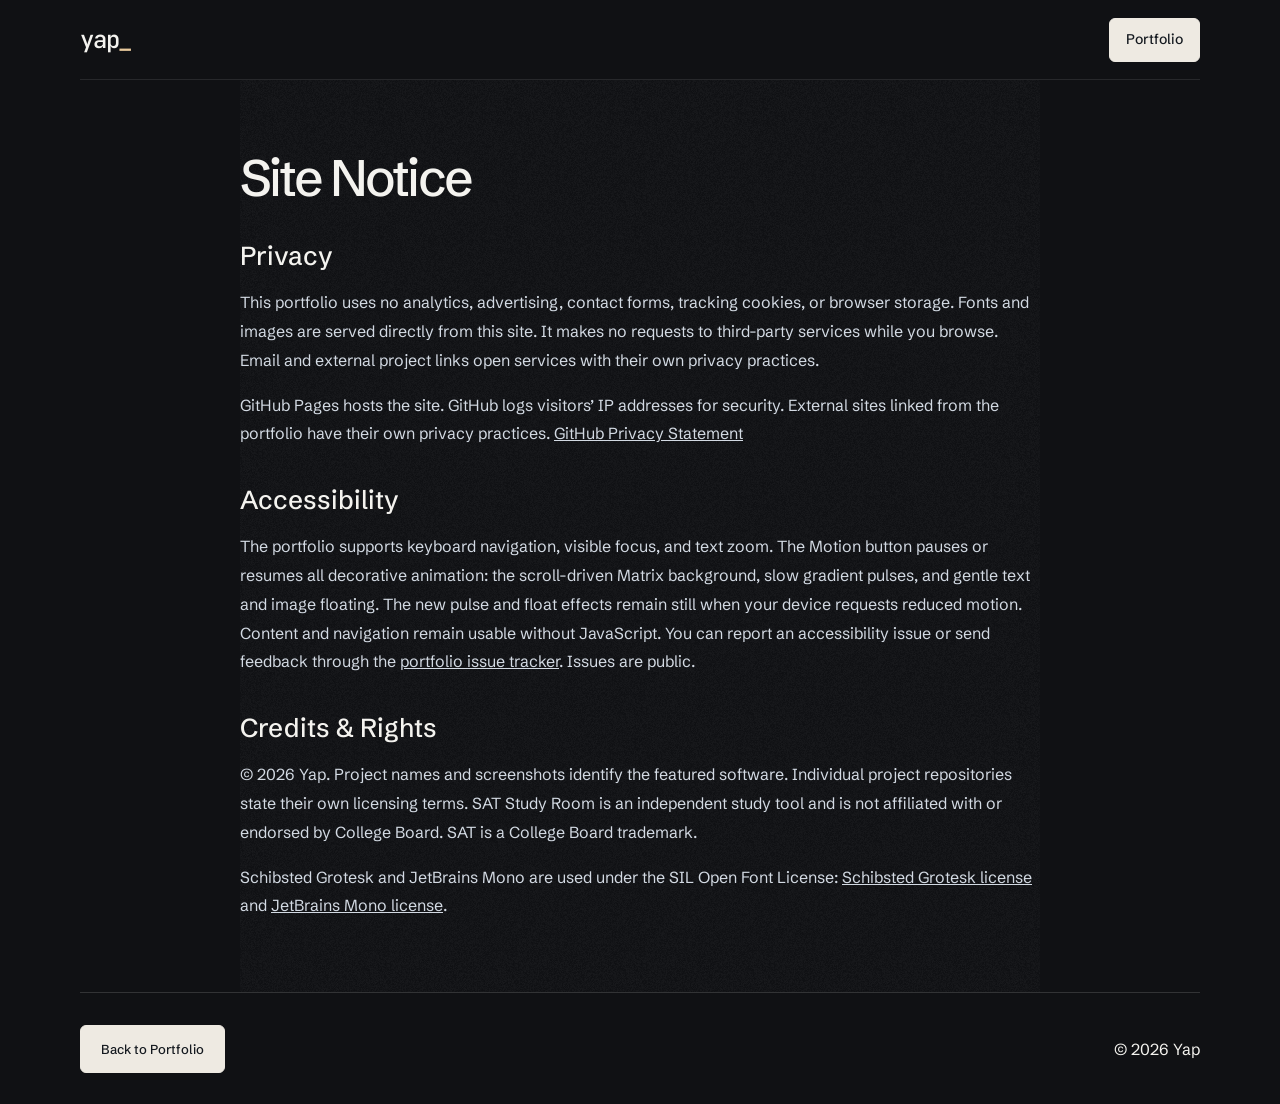
==== commit 59cc68fd: "Publish refined portfolio with seamless gradients and responsive motion controls" ====
--- a/docs/site-notice.html
+++ b/docs/site-notice.html
@@ -3,12 +3,12 @@
 <head>
   <meta charset="utf-8">
   <meta name="viewport" content="width=device-width, initial-scale=1">
-  <meta name="theme-color" content="#020904">
+  <meta name="theme-color" content="#101114">
   <meta name="referrer" content="no-referrer">
   <meta name="description" content="Privacy, accessibility, and credits for Yap’s developer portfolio.">
   <title>Privacy &amp; Accessibility · Yap</title>
-  <link rel="icon" href="data:,">
-  <link rel="stylesheet" href="styles.css?v=10">
+  <link rel="icon" href="favicon.svg" type="image/svg+xml">
+  <link rel="stylesheet" href="styles.css?v=15">
 </head>
 <body>
   <a class="skip" href="#main">Skip to content</a>
@@ -19,12 +19,13 @@
   <main id="main" class="frame notice" tabindex="-1">
     <h1>Site Notice</h1>
     <h2>Privacy</h2>
-    <p>This portfolio uses no analytics, advertising, contact forms, tracking cookies, or browser storage. The site uses system fonts and serves its images directly. It makes no requests to third-party services while you browse. Email and external project links open services with their own privacy practices.</p>
+    <p>This portfolio uses no analytics, advertising, contact forms, tracking cookies, or browser storage. Fonts and images are served directly from this site. It makes no requests to third-party services while you browse. Email and external project links open services with their own privacy practices.</p>
     <p>GitHub Pages hosts the site. GitHub logs visitors’ IP addresses for security. External sites linked from the portfolio have their own privacy practices. <a href="https://docs.github.com/en/site-policy/privacy-policies/github-general-privacy-statement">GitHub Privacy Statement</a></p>
     <h2>Accessibility</h2>
-    <p>The portfolio supports keyboard navigation, visible focus, and text zoom. Its decorative Matrix background is enabled by default, responds to scrolling, and briefly eases to a stop afterward. Use the Matrix button to pause or resume it at any time. The site remains usable without JavaScript. You can report an accessibility issue or send feedback through the <a href="https://github.com/yapperyap/developer-portfolio/issues">portfolio issue tracker</a>. Issues are public.</p>
+    <p>The portfolio supports keyboard navigation, visible focus, and text zoom. The Motion button pauses or resumes all decorative animation: the scroll-driven Matrix background, slow gradient pulses, and gentle text and image floating. The new pulse and float effects remain still when your device requests reduced motion. Content and navigation remain usable without JavaScript. You can report an accessibility issue or send feedback through the <a href="https://github.com/yapperyap/developer-portfolio/issues">portfolio issue tracker</a>. Issues are public.</p>
     <h2>Credits &amp; Rights</h2>
     <p>© 2026 Yap. Project names and screenshots identify the featured software. Individual project repositories state their own licensing terms. SAT Study Room is an independent study tool and is not affiliated with or endorsed by College Board. SAT is a College Board trademark.</p>
+    <p>Schibsted Grotesk and JetBrains Mono are used under the SIL Open Font License: <a href="schibsted-OFL.txt">Schibsted Grotesk license</a> and <a href="jetbrains-mono-OFL.txt">JetBrains Mono license</a>.</p>
   </main>
   <footer class="frame site-footer">
     <a class="button primary" href="./">Back to Portfolio</a>
--- a/docs/styles.css
+++ b/docs/styles.css
@@ -1,200 +1,172 @@
+@font-face { font-family: 'Schibsted Grotesk'; font-style: normal; font-weight: 400 600; font-display: swap; src: url('schibsted-latin.woff2') format('woff2'); }
+@font-face { font-family: 'JetBrains Mono'; font-style: normal; font-weight: 400 500; font-display: swap; src: url('jetbrains-mono-latin.woff2') format('woff2'); }
 :root {
   color-scheme: dark;
-  --ground: #020904;
-  --surface: #07150d;
-  --raised: #10291a;
-  --ink: #d4ffe1;
-  --muted: #9bb7a3;
-  --accent: #64ff91;
-  --border: #1c4b2d;
-  --corner-radius: 4px;
-  --space: clamp(24px, 5vw, 80px);
-  font-family: ui-monospace, "SFMono-Regular", Consolas, "Liberation Mono", monospace;
+  --ground: #101114;
+  --ink: #f4f3ef;
+  --muted: #c0c5ce;
+  --border: #ffffff29;
+  --gutter: clamp(24px, 6vw, 112px);
+  --column-gap: clamp(24px, 4vw, 80px);
+  --header-height: 80px;
+  --mono: 'JetBrains Mono', ui-monospace, monospace;
+  font-family: 'Schibsted Grotesk', sans-serif;
   color: var(--ink);
   background: var(--ground);
   font-synthesis: none;
   -webkit-font-smoothing: antialiased;
 }
 *, *::before, *::after { box-sizing: border-box; }
-html { scroll-padding-top: 100px; }
-body { margin: 0; -webkit-tap-highlight-color: #64ff9126; }
-::selection { color: #fff; background: #28563a; }
+html { scroll-padding-top: calc(var(--header-height) + 16px); }
+body { margin: 0; -webkit-tap-highlight-color: #ffffff20; }
+::selection { color: #101114; background: #e8c99d; }
 h1, h2, h3, p, figure { margin: 0; }
 h1, h2, h3 { text-wrap: balance; }
 p { text-wrap: pretty; }
 a { color: inherit; text-decoration: none; touch-action: manipulation; }
 a:hover { text-decoration: underline; text-underline-offset: 5px; }
-a:active { opacity: .8; }
-:focus-visible { outline: 2px solid var(--accent); outline-offset: 6px; }
-img { display: block; max-width: 100%; height: auto; }
-.frame { width: min(calc(100% - var(--space) * 2), 1200px); margin-inline: auto; }
-.skip { position: fixed; top: 12px; left: 12px; z-index: 10; padding: 12px 20px; border: 1px solid var(--accent); border-radius: 4px; background: var(--raised); color: var(--ink); transform: translateY(-160%); }
+:focus-visible { outline: 2px solid #f4d3a4; outline-offset: 5px; }
+img { display: block; width: 100%; max-width: 100%; height: auto; }
+.frame { width: min(calc(100% - var(--gutter) * 2), 1120px); margin-inline: auto; }
+.skip { position: fixed; z-index: 10; top: 12px; left: 12px; padding: 14px 20px; background: #30333c; transform: translateY(-160%); }
 .skip:focus { transform: translateY(0); }
-.site-header { position: sticky; top: 0; z-index: 5; background: var(--ground); border-bottom: 1px solid var(--border); }
-.header-inner { min-height: 76px; display: flex; align-items: center; justify-content: space-between; gap: 24px; }
-.wordmark { font-size: 23px; font-weight: 600; letter-spacing: -1px; min-height: 44px; display: inline-flex; align-items: center; }
-.wordmark span { color: var(--accent); }
-.wordmark:hover { text-decoration: none; color: var(--accent); }
-nav { display: flex; align-items: center; gap: 12px; }
-nav a { display: inline-flex; min-height: 44px; align-items: center; gap: 6px; font-size: 13px; }
-nav a:hover { color: #fff; }
-nav a.button { min-height: 44px; padding: 10px 14px; gap: 8px; }
-.intro { padding-block: clamp(64px, 7vw, 100px) 88px; }
-.intro-name { font-size: 14px; color: var(--accent); margin-bottom: 32px; }
-.prompt-path { color: var(--muted); }
-.intro-role { color: var(--muted); font-size: 14px; margin-bottom: 20px; }
-h1 { font-size: clamp(40px, 5.2vw, 74px); font-weight: 500; line-height: 1.18; letter-spacing: -.06em; max-width: 1100px; }
-.intro-bottom { display: flex; justify-content: space-between; align-items: end; gap: 40px; margin-top: 32px; }
-.intro-bottom > p { font-size: 17px; line-height: 1.8; color: var(--muted); max-width: 60ch; }
-.button { display: inline-flex; align-items: center; justify-content: center; gap: 20px; min-height: 48px; border: 1px solid #4b7058; border-radius: var(--corner-radius); padding: 12px 20px; font-size: 13px; font-weight: 500; flex: none; transition: background-color 180ms ease, border-color 180ms ease; }
-.button:hover { text-decoration: none; border-color: var(--accent); }
-.primary, .light { color: #b6f7cd; background: #0b2c18; }
-.primary:hover, .light:hover { color: #fff; background: #244a32; }
-.work { padding-top: 20px; }
-.section-heading { display: flex; justify-content: space-between; align-items: baseline; gap: 20px; margin-bottom: 28px; }
-.section-heading h2 { font-size: 23px; font-weight: 500; letter-spacing: -.8px; }
-.section-heading h2::before { content: "./"; color: var(--accent); }
-.section-heading p { color: var(--muted); font-size: 12px; }
-.project { overflow: hidden; border: 1px solid var(--border); border-radius: var(--corner-radius); scroll-margin-top: 100px; }
-.project-copy { padding: 48px 48px 0; }
-.category { font-size: 12px; font-weight: 400; color: var(--muted); margin-bottom: 18px; }
-.category::before { content: "// "; color: var(--accent); }
-.project h3 { font-size: clamp(28px, 2.8vw, 38px); font-weight: 500; letter-spacing: -1.6px; line-height: 1.2; overflow-wrap: anywhere; }
-.project-line { font-size: 21px; line-height: 1.5; font-weight: 400; letter-spacing: -.7px; margin-top: 16px; }
-.description { font-size: 14px; line-height: 1.9; color: var(--muted); max-width: 55ch; margin-top: 20px; }
-.links { display: flex; flex-wrap: wrap; align-items: center; gap: 12px; margin-top: 24px; }
-.dinnerplate { background: #06120a; }
-.dinnerplate .project-copy { position: relative; z-index: 1; max-width: 800px; padding-top: 48px; }
-.dinnerplate .project-line { font-size: clamp(25px, 2.8vw, 36px); letter-spacing: -1.4px; }
-.dinnerplate .description { max-width: 62ch; }
-.dinner-gallery { position: relative; margin: 48px 48px 0; padding: 0 0 80px; }
-.product-window { overflow: hidden; border: 1px solid var(--border); border-radius: var(--corner-radius); background: var(--ground); }
-.music-window { width: 83%; margin-left: auto; }
-.product-window img { width: 100%; }
-.window-bar { height: 30px; display: flex; align-items: center; padding-inline: 12px; gap: 5px; color: var(--muted); background: #0c2214; border-bottom: 1px solid var(--border); }
-.window-bar i { width: 5px; height: 5px; border-radius: 1px; background: #6d9c7b; }
-.window-bar span { margin-left: 12px; font-size: 10px; }
-.photo-window { position: absolute; width: 43%; left: 0; bottom: 0; box-shadow: 0 16px 50px #0008; }
-.project-footnote { padding: 32px 48px; display: flex; justify-content: space-between; gap: 20px; color: var(--muted); font-size: 11px; }
-.project-pair { display: grid; grid-template-columns: minmax(0, 1fr) minmax(0, 1fr); gap: 24px; margin-top: 24px; }
-.project-pair .project { display: flex; flex-direction: column; min-width: 0; background: var(--surface); }
-.project-pair .project-copy { padding: 40px 36px 0; flex: 1; }
-.project-pair .project-line { font-size: 19px; }
-
-.pair-image { margin: 32px 28px 28px; border: 1px solid var(--border); border-radius: var(--corner-radius); overflow: hidden; aspect-ratio: 1.65; background: var(--ground); }
-.pair-image img { width: 100%; }
-#sat-study-room .pair-image { aspect-ratio: auto; }
-.cachebuddy { margin-top: 24px; background: var(--surface); display: grid; grid-template-columns: 1.1fr .9fr; align-items: center; gap: 36px; padding: 48px; }
-.cachebuddy .project-copy { padding: 0; }
-.cachebuddy .project-line { font-size: 22px; }
-.cache-image { padding: 24px; }
-.cache-image img { width: 100%; max-width: 340px; margin-inline: auto; border: 1px solid var(--border); border-radius: var(--corner-radius); box-shadow: 0 16px 40px #0004; }
-.compatibility { color: var(--muted); font-size: 11px; margin-top: 20px; }
-.about { display: grid; grid-template-columns: 1fr 1fr; gap: 72px; padding-block: 112px; scroll-margin-top: 96px; }
-.about h2 { font-size: clamp(30px, 3.2vw, 44px); line-height: 1.25; letter-spacing: -1.8px; font-weight: 500; }
-.about .category { margin-bottom: 24px; }
-.about-copy { padding-top: 38px; }
-.about-copy p { font-size: 15px; line-height: 1.9; color: var(--muted); }
-.about-copy p + p { margin-top: 20px; }
-.about-copy .button { margin-top: 24px; }
-.contact { background: var(--surface); border-block: 1px solid var(--border); padding-block: 64px; padding-inline: env(safe-area-inset-left) env(safe-area-inset-right); }
-.contact-inner { display: flex; align-items: center; justify-content: space-between; gap: 32px; }
-.contact p { color: var(--muted); font-size: 13px; margin-bottom: 16px; }
-.contact h2 { font-size: clamp(26px, 3.2vw, 40px); font-weight: 500; line-height: 1.3; letter-spacing: -1.5px; }
-.site-footer { min-height: 112px; display: flex; align-items: center; justify-content: space-between; gap: 24px; }
-.site-footer p { font-size: 11px; color: var(--muted); }
-.site-footer > a.button { font-size: 11px; }
-.site-footer > a { min-height: 44px; display: inline-flex; align-items: center; }
+.site-header { position: sticky; top: 0; z-index: 5; background: var(--ground); }
+.header-inner { min-height: var(--header-height); display: grid; grid-template-columns: 1fr auto auto; grid-template-areas: 'brand motion navigation'; align-items: center; gap: 16px; border-bottom: 1px solid #ffffff19; }
+.header-inner .wordmark { grid-area: brand; justify-self: start; }
+.header-inner nav { grid-area: navigation; }
+.header-inner .motion-toggle { grid-area: motion; width: 156px; white-space: nowrap; }
+.wordmark { font-family: var(--mono); font-size: 24px; font-weight: 500; letter-spacing: -1.2px; min-height: 44px; display: inline-flex; align-items: center; }
+.wordmark span { color: #e8c99d; }
+nav { display: flex; gap: 8px; }
+.button { display: inline-flex; align-items: center; justify-content: center; gap: 16px; min-height: 48px; padding: 12px 20px; border: 1px solid #ffffff40; border-radius: 6px; background: #171c22; color: var(--ink); font: 500 14px/1.4 'Schibsted Grotesk', sans-serif; cursor: pointer; touch-action: manipulation; transition: background-color 160ms ease, border-color 160ms ease, transform 160ms ease; }
+.button:hover { background: #2a333e; border-color: #ffffff80; transform: translateY(-2px); text-decoration: none; }
+.button:active { transform: translateY(1px); }
+.button span { transition: transform 160ms ease; }
+.button:hover span { transform: translate(2px, -1px); }
+.button[hidden] { display: none; }
+.primary, .project .links .button:first-child, .about .button { background: #eeeae2; border-color: #eeeae2; color: #14191f; }
+.primary:hover, .project .links .button:first-child:hover, .about .button:hover { background: #fffaf0; border-color: #fffaf0; }
+nav .button { min-height: 44px; padding: 10px 16px; font-size: 14px; }
+.intro { position: relative; z-index: 1; display: flex; flex-direction: column; justify-content: center; min-height: clamp(440px, 50vw, 720px); padding-block: clamp(48px, 6vw, 96px); }
+.eyebrow { font: 400 13px/1.6 var(--mono); color: #cad0d8; margin-bottom: 32px; }
+h1 { font-size: clamp(52px, 7.5vw, 104px); font-weight: 500; line-height: 1.02; letter-spacing: -.055em; }
+h1 span { color: #e8e4dc; }
+.intro-bottom { display: flex; align-items: end; justify-content: space-between; gap: 32px; margin-top: clamp(32px, 4vw, 64px); }
+.intro-bottom p { color: var(--muted); font-size: clamp(16px, 1.3vw, 20px); line-height: 1.65; }
+.intro-actions { display: flex; align-items: center; flex-wrap: wrap; gap: 12px; }
+.motion-toggle { font-family: var(--mono); font-size: 13px; background: #151a20; }
+.section-heading { position: relative; z-index: 1; padding-block: 24px; }
+.section-heading h2 { font: 400 13px/1.6 var(--mono); color: #cad0d8; }
+/* All glows share main's stacking context. No opaque article ground, clipped
+   rectangle, or fade-to-black restart can divide one project from the next. */
+main { position: relative; isolation: isolate; z-index: 1; }
+main::before { content: ''; position: absolute; inset: 0; z-index: -1; pointer-events: none; background: url('gradient-dither.png') repeat; opacity: .035; mix-blend-mode: soft-light; }
+.project { position: relative; scroll-margin-top: 16px; background: transparent; }
+.project::before { content: ''; position: absolute; inset: -45% 0; z-index: -2; pointer-events: none; background-image: radial-gradient(ellipse at 74% 50%, rgb(var(--tint) / .38) 0%, rgb(var(--tint) / .3) 18%, rgb(var(--tint) / .18) 40%, rgb(var(--tint) / .07) 65%, rgb(var(--tint) / .015) 85%, rgb(var(--tint) / 0) 100%), var(--ambient); background-size: 100% 100%; background-repeat: no-repeat; background-blend-mode: screen; mask-image: radial-gradient(ellipse 100% 50% at 65% 50%, #000 0%, #000f 15%, #000d 32%, #0008 52%, #0003 72%, #0001 88%, #0000 100%); }
+.dinnerplate { --ambient: url('dinnerplate-ambient.webp'); --tint: 155 116 71; }
+.flowdesk { --ambient: url('flowdesk-live-ambient.webp'); --tint: 69 131 180; }
+.sat { --ambient: url('sat-focus-mode-ambient.webp'); --tint: 38 91 164; }
+.cachebuddy { --ambient: url('cachebuddy-ambient.webp'); --tint: 46 117 128; }
+.project-inner { position: relative; z-index: 1; display: grid; grid-template-columns: minmax(240px, .75fr) minmax(0, 1.65fr); align-items: center; gap: var(--column-gap); padding-block: clamp(56px, 7vw, 128px); }
+.project-copy { min-width: 0; container-type: inline-size; }
+.project h3 { font-size: clamp(28px, 11cqi, 42px); font-weight: 500; letter-spacing: -.045em; line-height: 1.12; white-space: nowrap; overflow-wrap: normal; }
+.description { color: #d3dae3; font-size: clamp(16px, 1.1vw, 18px); line-height: 1.7; max-width: 34ch; margin-top: 24px; }
+.links { display: flex; flex-wrap: wrap; gap: 12px; margin-top: 32px; }
+.project-visual { min-width: 0; width: 100%; }
+.product-window { overflow: hidden; border: 1px solid #ffffff38; border-radius: 10px; background: #24272e; box-shadow: 0 24px 64px #02060c55, 0 2px 5px #02060c40; }
+.dinnerplate .project-inner { grid-template-columns: 1fr; gap: 48px; }
+.dinnerplate .project-copy { display: grid; grid-template-columns: minmax(0, .75fr) minmax(0, 1.65fr); column-gap: var(--column-gap); align-items: start; }
+.dinnerplate h3 { grid-column: 1; grid-row: 1 / 3; font-size: clamp(28px, 2.4vw, 38px); }
+.dinnerplate .description { grid-column: 2; margin-top: 0; max-width: 48ch; }
+.dinnerplate .links { grid-column: 2; margin-top: 24px; }
+.dinner-gallery { display: grid; grid-template-columns: repeat(2, minmax(0, 1fr)); gap: 24px; align-items: start; }
+.music-window, .photo-window { width: 100%; margin: 0; }
+.cache-image { display: flex; justify-content: center; }
+.cache-image .product-window { width: min(100%, 440px); }
+.about { position: relative; z-index: 1; display: grid; grid-template-columns: minmax(240px, .75fr) minmax(0, 1.65fr); gap: var(--column-gap); padding-block: clamp(64px, 7vw, 128px); }
+.about h2 { font-size: clamp(28px, 2.4vw, 40px); font-weight: 500; letter-spacing: -.04em; }
+.about p { color: #d3dae3; font-size: clamp(18px, 1.5vw, 24px); line-height: 1.55; max-width: 40ch; }
+.about .button { margin-top: 32px; }
+.site-footer { position: relative; z-index: 1; min-height: 112px; border-top: 1px solid #ffffff24; display: flex; align-items: center; justify-content: space-between; gap: 24px; }
+.site-footer .button { font-size: 13px; }
 .notice { max-width: 800px; padding-block: 72px; }
-.notice h1 { font-size: 44px; letter-spacing: -2px; }
-.notice h2 { font-size: 24px; font-weight: 500; margin-block: 40px 16px; }
-.notice p { font-size: 14px; line-height: 1.9; color: var(--muted); }
+.notice h1 { font-size: clamp(34px, 4vw, 52px); }
+.notice h2 { font-size: 26px; font-weight: 500; margin-block: 36px 16px; }
+.notice p { color: #d3dae3; font-size: 16px; line-height: 1.8; }
 .notice p + p { margin-top: 16px; }
-.notice a { color: var(--accent); text-decoration: underline; overflow-wrap: anywhere; }
-#matrix-background { position: fixed; inset: 0; width: 100%; height: 100%; z-index: 0; pointer-events: none; opacity: .72; }
-main, .site-footer { position: relative; z-index: 1; }
-.intro { padding-block: 56px 72px; }
-.terminal-window { overflow: hidden; border: 1px solid #28663c; border-radius: var(--corner-radius); background: #041008f5; box-shadow: 0 16px 64px #0004; }
-.terminal-titlebar { display: flex; align-items: center; justify-content: space-between; flex-wrap: wrap; gap: 4px 16px; min-height: 48px; padding: 4px 24px; background: #0a2313; border-bottom: 1px solid var(--border); color: var(--muted); font-size: 12px; }
-.terminal-titlebar button { padding: 8px 12px; font: inherit; min-height: 44px; cursor: pointer; touch-action: manipulation; }
-.terminal-titlebar button[hidden] { display: none; }
-.terminal-content { padding: clamp(24px, 4vw, 52px); }
-.intro-name { color: var(--accent); }
-.prompt-path { color: #b5e5c5; }
-.terminal-content .intro-bottom { align-items: start; flex-direction: column; gap: 28px; }
-.terminal-content h1 { font-size: clamp(32px, 4.8vw, 66px); }
-.about > div { background: #020904f5; }
-@media (max-width: 700px) {
-  .terminal-titlebar { padding-inline: 16px; font-size: 10px; }
-  .terminal-content { padding: 28px 20px; }
-  .terminal-content h1 { font-size: clamp(22px, 5.8vw, 38px); }
-  .terminal-content .intro-bottom > p { font-size: 13px; }
-  .intro-name { font-size: 11px; }
-  #matrix-background { opacity: .58; }
-}
-@media (max-width: 1000px) {
-  .intro { padding-bottom: 72px; }
+.notice a { text-decoration: underline; overflow-wrap: anywhere; }
+#matrix-background { position: fixed; inset: 0; width: 100%; height: 100%; pointer-events: none; z-index: 0; opacity: .12; }
+@media (max-width: 960px) {
+  .project-inner, .about { grid-template-columns: minmax(0, 1fr); gap: 32px; }
+  .project-copy { max-width: 640px; }
+  .description { max-width: 52ch; }
+  .project-inner { padding-block: clamp(48px, 7vw, 80px); }
+  .dinnerplate .project-copy { max-width: none; grid-template-columns: 1fr; }
+  .dinnerplate h3 { grid-column: auto; grid-row: auto; }
+  .dinnerplate .description { grid-column: auto; margin-top: 20px; }
+  .dinnerplate .links { grid-column: auto; }
+  .dinnerplate .project-inner { gap: 32px; }
   .intro-bottom { align-items: start; flex-direction: column; gap: 28px; }
-  .project-copy { padding-inline: 36px; }
-  .project-pair .project-copy { padding: 36px 28px 0; }
-  .project-pair .project-line { font-size: 18px; }
-  .project-pair .project h3 { font-size: 28px; }
-  .cachebuddy { padding: 40px 36px; gap: 20px; }
-  .cachebuddy .project-line { font-size: 19px; }
-  .cache-image { padding: 0; }
-  .about { gap: 40px; }
-  .site-footer { flex-wrap: wrap; padding-block: 24px; }
 }
 @media (max-width: 700px) {
-  :root { --space: 24px; }
-  .header-inner { min-height: 64px; gap: 16px; }
-  .wordmark { font-size: 20px; }
-  nav { gap: 8px; }
-  nav a.button { padding-inline: 10px; gap: 6px; }
-  nav a { font-size: 12px; }
-  .intro { padding-block: 56px 64px; }
-  .intro-name { font-size: 12px; margin-bottom: 28px; }
-  .intro-role { font-size: 12px; }
-  h1 { font-size: clamp(25px, 6.5vw, 44px); letter-spacing: -.065em; line-height: 1.25; }
-  .intro-bottom { margin-top: 24px; }
-  .intro-bottom > p { font-size: 14px; }
-  .section-heading { flex-wrap: wrap; gap: 8px; }
-  .section-heading h2 { font-size: 21px; }
-  .section-heading p { font-size: 11px; }
-  .project-copy, .dinnerplate .project-copy { padding: 32px 24px 0; }
-  .project h3, .project-pair .project h3 { font-size: clamp(23px, 5.6vw, 30px); letter-spacing: -1.2px; }
-  .dinnerplate .project-line { font-size: 23px; letter-spacing: -1px; }
-  .description { font-size: 13px; line-height: 1.85; }
-  .links { gap: 12px; }
-  .button { font-size: 12px; }
-  .button { padding-inline: 16px; }
-  .dinner-gallery { margin: 32px 16px 0; padding-bottom: 42px; }
-  .music-window { width: 94%; }
-  .photo-window { width: 53%; }
-  .window-bar { height: 22px; padding-inline: 8px; }
-  .window-bar span { font-size: 8px; margin-left: 4px; }
-  .window-bar i { width: 4px; height: 4px; }
-  .project-footnote { padding: 24px; font-size: 10px; flex-wrap: wrap; gap: 8px; }
-  .project-pair { grid-template-columns: 1fr; gap: 20px; margin-top: 20px; }
-  .project-pair .project-copy { padding: 32px 24px 0; }
-  .pair-image { margin: 24px 20px 20px; }
-  .cachebuddy { grid-template-columns: 1fr; gap: 36px; padding: 32px 24px; margin-top: 20px; }
-  .cachebuddy .project-line { font-size: 19px; }
-  .cache-image { max-width: 300px; width: 90%; margin-inline: auto; }
-  .about { grid-template-columns: 1fr; gap: 28px; padding-block: 72px; }
-  .about h2 { font-size: 30px; }
-  .about-copy { padding: 0; }
-  .about-copy p { font-size: 14px; }
-  .contact { padding-block: 48px; }
-  .contact-inner { flex-direction: column; align-items: start; gap: 28px; }
-  .site-footer { padding-block: 28px; display: grid; grid-template-columns: 1fr auto; gap: 8px 16px; }
-  .site-footer p { grid-column: 1 / -1; grid-row: 2; }
-  .notice h1 { font-size: 32px; }
+  .header-inner { gap: 12px; }
+  .wordmark { font-size: 22px; }
+  nav { gap: 6px; }
+  nav .button { padding-inline: 10px; font-size: 13px; }
+  .eyebrow { margin-bottom: 24px; }
+  .intro { min-height: auto; padding-block: 56px 48px; }
+  h1 { font-size: clamp(48px, 9.5vw, 68px); }
+  .intro-bottom { gap: 24px; }
+  .intro-actions { width: 100%; }
+  .intro-actions .primary { flex: 1; }
+  .desktop-break { display: none; }
+  .project-inner { gap: 28px; padding-block: 48px; }
+  .project h3 { font-size: clamp(28px, 9cqi, 36px); }
+  .description { margin-top: 16px; }
+  .links { gap: 12px; margin-top: 24px; }
+  .links .button { flex: 1; }
+  .dinner-gallery { grid-template-columns: 1fr; gap: 20px; }
+  .product-window { border-radius: 8px; }
+  .cache-image .product-window { width: 100%; max-width: 380px; }
+  .about { gap: 24px; }
+  .site-footer { padding-block: 24px; gap: 12px; }
+  .site-footer .button { font-size: 13px; padding-inline: 12px; }
 }
-@media (pointer: fine) { html { overscroll-behavior: none; } }
+@media (max-width: 640px) {
+  :root { --header-height: 128px; }
+  .header-inner { grid-template-columns: 1fr auto; grid-template-areas: 'brand motion' 'navigation navigation'; gap: 8px 12px; padding-block: 12px; }
+  .header-inner nav { display: grid; grid-template-columns: repeat(3, minmax(0, 1fr)); width: 100%; gap: 8px; }
+  .header-inner nav .button { width: 100%; }
+}
+@media (max-width: 420px) {
+  .links { flex-direction: column; align-items: stretch; }
+  .links .button { flex: auto; width: 100%; }
+}
+@media (max-width: 360px) {
+  .intro-actions { flex-direction: column; align-items: stretch; }
+  .intro-actions .primary { flex: auto; }
+  .button { padding-inline: 14px; }
+  nav { gap: 4px; }
+  nav .button { padding-inline: 7px; }
+}
 @media (prefers-reduced-motion: no-preference) {
   html { scroll-behavior: smooth; }
-  .intro { animation: enter 450ms ease-out both; }
-  @keyframes enter { from { opacity: 0; transform: translateY(8px); } to { opacity: 1; transform: translateY(0); } }
+  .intro h1 { animation: hero-enter 650ms cubic-bezier(.2,.6,.3,1) both; }
+  html[data-motion-paused] .project::before { animation: ambient-breathe 18s ease-in-out infinite; }
+  html[data-motion-paused] .flowdesk::before { animation-delay: -4s; }
+  html[data-motion-paused] .sat::before { animation-delay: -8s; }
+  html[data-motion-paused] .cachebuddy::before { animation-delay: -12s; }
+  html[data-motion-paused] .project-copy, html[data-motion-paused] .about > div { animation: content-float 12s ease-in-out infinite; }
+  html[data-motion-paused] .project-visual { animation: visual-float 14s ease-in-out infinite; animation-delay: -3s; }
+  html[data-motion-paused] .intro h1 { animation: hero-enter 650ms cubic-bezier(.2,.6,.3,1) both, content-float 12s ease-in-out infinite; }
+  html[data-motion-paused='true'] .project::before,
+  html[data-motion-paused='true'] .project-copy,
+  html[data-motion-paused='true'] .project-visual,
+  html[data-motion-paused='true'] .about > div,
+  html[data-motion-paused='true'] .intro h1 { animation-play-state: paused; }
+  @keyframes ambient-breathe { 0%, 100% { opacity: .82; } 50% { opacity: 1; } }
+  @keyframes content-float { 0%, 100% { translate: 0 2px; } 50% { translate: 0 -2px; } }
+  @keyframes visual-float { 0%, 100% { translate: 0 3px; } 50% { translate: 0 -3px; } }
+  @keyframes hero-enter { from { opacity: .35; transform: translateY(12px); } to { opacity: 1; transform: translateY(0); } }
 }
 @media (prefers-reduced-motion: reduce) { *, *::before, *::after { transition: none !important; } }
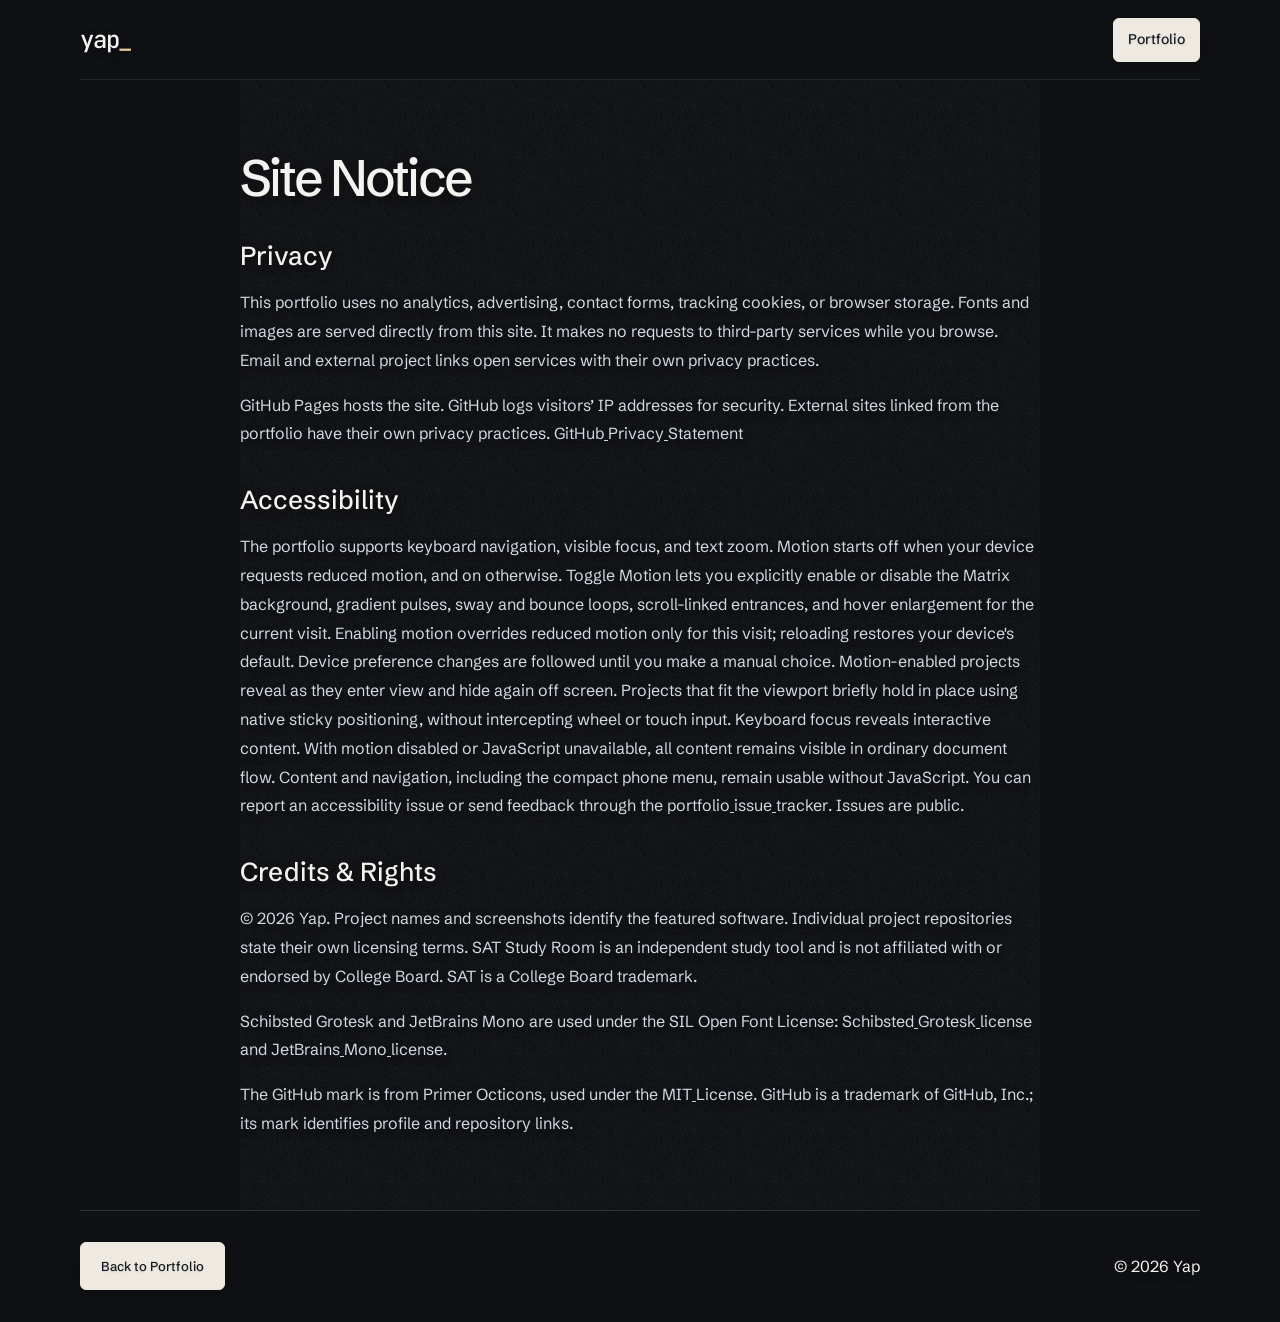
==== commit d13be67e: "Publish animated portfolio with accessible motion controls" ====
--- a/docs/site-notice.html
+++ b/docs/site-notice.html
@@ -8,7 +8,8 @@
   <meta name="description" content="Privacy, accessibility, and credits for Yap’s developer portfolio.">
   <title>Privacy &amp; Accessibility · Yap</title>
   <link rel="icon" href="favicon.svg" type="image/svg+xml">
-  <link rel="stylesheet" href="styles.css?v=15">
+  <link rel="stylesheet" href="styles.css?v=22">
+  <script defer src="site.js?v=3"></script>
 </head>
 <body>
   <a class="skip" href="#main">Skip to content</a>
@@ -22,10 +23,11 @@
     <p>This portfolio uses no analytics, advertising, contact forms, tracking cookies, or browser storage. Fonts and images are served directly from this site. It makes no requests to third-party services while you browse. Email and external project links open services with their own privacy practices.</p>
     <p>GitHub Pages hosts the site. GitHub logs visitors’ IP addresses for security. External sites linked from the portfolio have their own privacy practices. <a href="https://docs.github.com/en/site-policy/privacy-policies/github-general-privacy-statement">GitHub Privacy Statement</a></p>
     <h2>Accessibility</h2>
-    <p>The portfolio supports keyboard navigation, visible focus, and text zoom. The Motion button pauses or resumes all decorative animation: the scroll-driven Matrix background, slow gradient pulses, and gentle text and image floating. The new pulse and float effects remain still when your device requests reduced motion. Content and navigation remain usable without JavaScript. You can report an accessibility issue or send feedback through the <a href="https://github.com/yapperyap/developer-portfolio/issues">portfolio issue tracker</a>. Issues are public.</p>
+    <p>The portfolio supports keyboard navigation, visible focus, and text zoom. Motion starts off when your device requests reduced motion, and on otherwise. Toggle Motion lets you explicitly enable or disable the Matrix background, gradient pulses, sway and bounce loops, scroll-linked entrances, and hover enlargement for the current visit. Enabling motion overrides reduced motion only for this visit; reloading restores your device's default. Device preference changes are followed until you make a manual choice. Motion-enabled projects reveal as they enter view and hide again off screen. Projects that fit the viewport briefly hold in place using native sticky positioning, without intercepting wheel or touch input. Keyboard focus reveals interactive content. With motion disabled or JavaScript unavailable, all content remains visible in ordinary document flow. Content and navigation, including the compact phone menu, remain usable without JavaScript. You can report an accessibility issue or send feedback through the <a href="https://github.com/yapperyap/developer-portfolio/issues">portfolio issue tracker</a>. Issues are public.</p>
     <h2>Credits &amp; Rights</h2>
     <p>© 2026 Yap. Project names and screenshots identify the featured software. Individual project repositories state their own licensing terms. SAT Study Room is an independent study tool and is not affiliated with or endorsed by College Board. SAT is a College Board trademark.</p>
     <p>Schibsted Grotesk and JetBrains Mono are used under the SIL Open Font License: <a href="schibsted-OFL.txt">Schibsted Grotesk license</a> and <a href="jetbrains-mono-OFL.txt">JetBrains Mono license</a>.</p>
+    <p>The GitHub mark is from Primer Octicons, used under the <a href="github-mark-LICENSE.txt">MIT License</a>. GitHub is a trademark of GitHub, Inc.; its mark identifies profile and repository links.</p>
   </main>
   <footer class="frame site-footer">
     <a class="button primary" href="./">Back to Portfolio</a>
--- a/docs/styles.css
+++ b/docs/styles.css
@@ -9,6 +9,12 @@
   --gutter: clamp(24px, 6vw, 112px);
   --column-gap: clamp(24px, 4vw, 80px);
   --header-height: 80px;
+  --halo-x: 62.5%;
+  --halo-y: 31.25%;
+  --hover-ease: cubic-bezier(.2,.65,.3,1);
+  --hover-image-scale: 1;
+  --hover-text-scale: 1;
+  --hover-button-scale: 1;
   --mono: 'JetBrains Mono', ui-monospace, monospace;
   font-family: 'Schibsted Grotesk', sans-serif;
   color: var(--ink);
@@ -22,9 +28,15 @@
 ::selection { color: #101114; background: #e8c99d; }
 h1, h2, h3, p, figure { margin: 0; }
 h1, h2, h3 { text-wrap: balance; }
+h1, h2, h3, p, .wordmark { text-shadow: 0 3px 12px #0005; }
 p { text-wrap: pretty; }
+/* Separate scale from the scroll/float transforms. Keeping the transition on
+   the resting state makes leaving as smooth as entering, without reflow. */
+.hover-word { display: inline-block; transform-origin: center center; transition: transform 420ms var(--hover-ease); }
+a:not(.button):not(.wordmark) { display: inline-block; }
 a { color: inherit; text-decoration: none; touch-action: manipulation; }
 a:hover { text-decoration: underline; text-underline-offset: 5px; }
+.project-title-link, .project-title-link:hover, .wordmark, .wordmark:hover { text-decoration: none; }
 :focus-visible { outline: 2px solid #f4d3a4; outline-offset: 5px; }
 img { display: block; width: 100%; max-width: 100%; height: auto; }
 .frame { width: min(calc(100% - var(--gutter) * 2), 1120px); margin-inline: auto; }
@@ -33,56 +45,71 @@
 .site-header { position: sticky; top: 0; z-index: 5; background: var(--ground); }
 .header-inner { min-height: var(--header-height); display: grid; grid-template-columns: 1fr auto auto; grid-template-areas: 'brand motion navigation'; align-items: center; gap: 16px; border-bottom: 1px solid #ffffff19; }
 .header-inner .wordmark { grid-area: brand; justify-self: start; }
-.header-inner nav { grid-area: navigation; }
-.header-inner .motion-toggle { grid-area: motion; width: 156px; white-space: nowrap; }
+.header-inner > nav { grid-area: navigation; }
+.header-inner .motion-toggle { grid-area: motion; white-space: nowrap; }
+.header-inner > .motion-toggle, .header-inner > nav .button, .mobile-menu summary { min-height: 44px; padding: 10px 14px; font: 500 14px/1.4 'Schibsted Grotesk', sans-serif; }
+.mobile-menu { grid-area: navigation; display: none; position: relative; }
+.mobile-menu summary { list-style: none; white-space: nowrap; }
+.mobile-menu summary::-webkit-details-marker { display: none; }
+.mobile-menu nav { position: absolute; top: calc(100% + 16px); right: 0; width: min(260px, calc(100vw - 48px)); padding: 12px; gap: 8px; background: #171c24; border: 1px solid #ffffff35; border-radius: 8px; box-shadow: 0 16px 48px #0007; }
+.mobile-menu:not([open]) nav { display: none; }
+.mobile-menu[open] nav { display: grid; }
+.mobile-menu nav .button { width: 100%; }
+.mobile-menu nav .icon-button { width: 44px; min-width: 44px; justify-self: start; padding: 0; }
 .wordmark { font-family: var(--mono); font-size: 24px; font-weight: 500; letter-spacing: -1.2px; min-height: 44px; display: inline-flex; align-items: center; }
-.wordmark span { color: #e8c99d; }
+.wordmark > span[aria-hidden] { color: #e8c99d; }
 nav { display: flex; gap: 8px; }
-.button { display: inline-flex; align-items: center; justify-content: center; gap: 16px; min-height: 48px; padding: 12px 20px; border: 1px solid #ffffff40; border-radius: 6px; background: #171c22; color: var(--ink); font: 500 14px/1.4 'Schibsted Grotesk', sans-serif; cursor: pointer; touch-action: manipulation; transition: background-color 160ms ease, border-color 160ms ease, transform 160ms ease; }
-.button:hover { background: #2a333e; border-color: #ffffff80; transform: translateY(-2px); text-decoration: none; }
-.button:active { transform: translateY(1px); }
-.button span { transition: transform 160ms ease; }
-.button:hover span { transform: translate(2px, -1px); }
+.button { display: inline-flex; align-items: center; justify-content: center; gap: 16px; min-height: 48px; padding: 12px 20px; border: 1px solid #ffffff40; border-radius: 6px; background: #171c22; color: var(--ink); font: 500 14px/1.4 'Schibsted Grotesk', sans-serif; cursor: pointer; touch-action: manipulation; box-shadow: 0 5px 14px #0004; text-shadow: 0 1px 2px #0002; transform-origin: center center; transition: background-color 160ms ease, border-color 160ms ease, transform 420ms var(--hover-ease), box-shadow 420ms ease; }
+.button:hover { background: #2a333e; border-color: #ffffff80; box-shadow: 0 8px 20px #0006; text-decoration: none; }
 .button[hidden] { display: none; }
 .primary, .project .links .button:first-child, .about .button { background: #eeeae2; border-color: #eeeae2; color: #14191f; }
 .primary:hover, .project .links .button:first-child:hover, .about .button:hover { background: #fffaf0; border-color: #fffaf0; }
 nav .button { min-height: 44px; padding: 10px 16px; font-size: 14px; }
+.button.icon-button { width: 48px; min-width: 48px; padding: 0; flex: 0 0 48px; }
+.header-inner > nav .icon-button { width: 44px; min-width: 44px; padding: 0; flex-basis: 44px; }
+.github-mark { width: 20px; height: 20px; max-width: none; filter: invert(1); }
 .intro { position: relative; z-index: 1; display: flex; flex-direction: column; justify-content: center; min-height: clamp(440px, 50vw, 720px); padding-block: clamp(48px, 6vw, 96px); }
 .eyebrow { font: 400 13px/1.6 var(--mono); color: #cad0d8; margin-bottom: 32px; }
 h1 { font-size: clamp(52px, 7.5vw, 104px); font-weight: 500; line-height: 1.02; letter-spacing: -.055em; }
-h1 span { color: #e8e4dc; }
+h1 > span:not(.hover-word) { color: #e8e4dc; }
 .intro-bottom { display: flex; align-items: end; justify-content: space-between; gap: 32px; margin-top: clamp(32px, 4vw, 64px); }
 .intro-bottom p { color: var(--muted); font-size: clamp(16px, 1.3vw, 20px); line-height: 1.65; }
 .intro-actions { display: flex; align-items: center; flex-wrap: wrap; gap: 12px; }
-.motion-toggle { font-family: var(--mono); font-size: 13px; background: #151a20; }
+.motion-toggle { white-space: nowrap; }
 .section-heading { position: relative; z-index: 1; padding-block: 24px; }
 .section-heading h2 { font: 400 13px/1.6 var(--mono); color: #cad0d8; }
 /* All glows share main's stacking context. No opaque article ground, clipped
    rectangle, or fade-to-black restart can divide one project from the next. */
-main { position: relative; isolation: isolate; z-index: 1; }
+main { position: relative; isolation: isolate; z-index: 1; overflow-x: clip; }
 main::before { content: ''; position: absolute; inset: 0; z-index: -1; pointer-events: none; background: url('gradient-dither.png') repeat; opacity: .035; mix-blend-mode: soft-light; }
 .project { position: relative; scroll-margin-top: 16px; background: transparent; }
-.project::before { content: ''; position: absolute; inset: -45% 0; z-index: -2; pointer-events: none; background-image: radial-gradient(ellipse at 74% 50%, rgb(var(--tint) / .38) 0%, rgb(var(--tint) / .3) 18%, rgb(var(--tint) / .18) 40%, rgb(var(--tint) / .07) 65%, rgb(var(--tint) / .015) 85%, rgb(var(--tint) / 0) 100%), var(--ambient); background-size: 100% 100%; background-repeat: no-repeat; background-blend-mode: screen; mask-image: radial-gradient(ellipse 100% 50% at 65% 50%, #000 0%, #000f 15%, #000d 32%, #0008 52%, #0003 72%, #0001 88%, #0000 100%); }
+/* Glows belong only to image wrappers, never static article backgrounds. */
 .dinnerplate { --ambient: url('dinnerplate-ambient.webp'); --tint: 155 116 71; }
 .flowdesk { --ambient: url('flowdesk-live-ambient.webp'); --tint: 69 131 180; }
 .sat { --ambient: url('sat-focus-mode-ambient.webp'); --tint: 38 91 164; }
 .cachebuddy { --ambient: url('cachebuddy-ambient.webp'); --tint: 46 117 128; }
 .project-inner { position: relative; z-index: 1; display: grid; grid-template-columns: minmax(240px, .75fr) minmax(0, 1.65fr); align-items: center; gap: var(--column-gap); padding-block: clamp(56px, 7vw, 128px); }
 .project-copy { min-width: 0; container-type: inline-size; }
-.project h3 { font-size: clamp(28px, 11cqi, 42px); font-weight: 500; letter-spacing: -.045em; line-height: 1.12; white-space: nowrap; overflow-wrap: normal; }
+.project h2 { font-size: clamp(28px, 11cqi, 42px); font-weight: 500; letter-spacing: -.045em; line-height: 1.12; white-space: nowrap; overflow-wrap: normal; }
 .description { color: #d3dae3; font-size: clamp(16px, 1.1vw, 18px); line-height: 1.7; max-width: 34ch; margin-top: 24px; }
 .links { display: flex; flex-wrap: wrap; gap: 12px; margin-top: 32px; }
 .project-visual { min-width: 0; width: 100%; }
-.product-window { overflow: hidden; border: 1px solid #ffffff38; border-radius: 10px; background: #24272e; box-shadow: 0 24px 64px #02060c55, 0 2px 5px #02060c40; }
+.product-window { position: relative; overflow: hidden; border: 1px solid #ffffff38; border-radius: 10px; background: #24272e; box-shadow: 0 24px 60px #02060c66, 0 5px 14px #02060c55; transform-origin: center; transition: transform 700ms cubic-bezier(.2,.65,.3,1), box-shadow 700ms ease; }
+.product-window > img { border-radius: calc(10px - 1px); }
+/* A halo on each frame, not just on its section: both Dinnerplate screenshots
+   now have their own sampled palette. Preblurred assets avoid live blur work. */
+.image-halo { position: relative; min-width: 0; width: 100%; }
+.image-halo::before { content: ''; position: absolute; inset: -45%; z-index: -1; pointer-events: none; background: var(--image-ambient, var(--ambient)) center / 100% 100% no-repeat; opacity: .65; transform-origin: center center; transition: transform 700ms cubic-bezier(.2,.65,.3,1); mask-image: radial-gradient(ellipse var(--halo-x) var(--halo-x) at 50% 50%, #000d 0%, #000b 22%, #0007 45%, #0003 65%, #0001 82%, #0000 100%); }
+.photo-halo { --image-ambient: url('photo-editor-ambient.webp'); }
 .dinnerplate .project-inner { grid-template-columns: 1fr; gap: 48px; }
-.dinnerplate .project-copy { display: grid; grid-template-columns: minmax(0, .75fr) minmax(0, 1.65fr); column-gap: var(--column-gap); align-items: start; }
-.dinnerplate h3 { grid-column: 1; grid-row: 1 / 3; font-size: clamp(28px, 2.4vw, 38px); }
-.dinnerplate .description { grid-column: 2; margin-top: 0; max-width: 48ch; }
-.dinnerplate .links { grid-column: 2; margin-top: 24px; }
+.dinnerplate .project-copy { display: block; max-width: 640px; }
+.dinnerplate h2 { font-size: clamp(28px, 11cqi, 42px); }
+.dinnerplate .description { margin-top: 24px; max-width: 48ch; }
+.dinnerplate .links { margin-top: 32px; }
 .dinner-gallery { display: grid; grid-template-columns: repeat(2, minmax(0, 1fr)); gap: 24px; align-items: start; }
 .music-window, .photo-window { width: 100%; margin: 0; }
 .cache-image { display: flex; justify-content: center; }
-.cache-image .product-window { width: min(100%, 440px); }
+.cache-image > .image-halo { width: min(100%, 440px); }
 .about { position: relative; z-index: 1; display: grid; grid-template-columns: minmax(240px, .75fr) minmax(0, 1.65fr); gap: var(--column-gap); padding-block: clamp(64px, 7vw, 128px); }
 .about h2 { font-size: clamp(28px, 2.4vw, 40px); font-weight: 500; letter-spacing: -.04em; }
 .about p { color: #d3dae3; font-size: clamp(18px, 1.5vw, 24px); line-height: 1.55; max-width: 40ch; }
@@ -102,7 +129,7 @@
   .description { max-width: 52ch; }
   .project-inner { padding-block: clamp(48px, 7vw, 80px); }
   .dinnerplate .project-copy { max-width: none; grid-template-columns: 1fr; }
-  .dinnerplate h3 { grid-column: auto; grid-row: auto; }
+  .dinnerplate h2 { grid-column: auto; grid-row: auto; }
   .dinnerplate .description { grid-column: auto; margin-top: 20px; }
   .dinnerplate .links { grid-column: auto; }
   .dinnerplate .project-inner { gap: 32px; }
@@ -121,27 +148,25 @@
   .intro-actions .primary { flex: 1; }
   .desktop-break { display: none; }
   .project-inner { gap: 28px; padding-block: 48px; }
-  .project h3 { font-size: clamp(28px, 9cqi, 36px); }
+  .project h2 { font-size: clamp(28px, 9cqi, 36px); }
   .description { margin-top: 16px; }
   .links { gap: 12px; margin-top: 24px; }
-  .links .button { flex: 1; }
+  .links .button:not(.icon-button) { min-width: 96px; }
   .dinner-gallery { grid-template-columns: 1fr; gap: 20px; }
   .product-window { border-radius: 8px; }
-  .cache-image .product-window { width: 100%; max-width: 380px; }
+  .product-window > img { border-radius: 7px; }
+  .cache-image > .image-halo { width: 100%; max-width: 380px; }
   .about { gap: 24px; }
   .site-footer { padding-block: 24px; gap: 12px; }
   .site-footer .button { font-size: 13px; padding-inline: 12px; }
 }
-@media (max-width: 640px) {
-  :root { --header-height: 128px; }
-  .header-inner { grid-template-columns: 1fr auto; grid-template-areas: 'brand motion' 'navigation navigation'; gap: 8px 12px; padding-block: 12px; }
-  .header-inner nav { display: grid; grid-template-columns: repeat(3, minmax(0, 1fr)); width: 100%; gap: 8px; }
-  .header-inner nav .button { width: 100%; }
-}
-@media (max-width: 420px) {
-  .links { flex-direction: column; align-items: stretch; }
-  .links .button { flex: auto; width: 100%; }
-}
+@media (max-width: 760px) {
+  :root { --header-height: 72px; }
+  .header-inner { gap: 8px; }
+  .header-inner:has(.mobile-menu) > nav { display: none; }
+  .mobile-menu { display: block; }
+}
+
 @media (max-width: 360px) {
   .intro-actions { flex-direction: column; align-items: stretch; }
   .intro-actions .primary { flex: auto; }
@@ -150,23 +175,75 @@
   nav .button { padding-inline: 7px; }
 }
 @media (prefers-reduced-motion: no-preference) {
-  html { scroll-behavior: smooth; }
-  .intro h1 { animation: hero-enter 650ms cubic-bezier(.2,.6,.3,1) both; }
-  html[data-motion-paused] .project::before { animation: ambient-breathe 18s ease-in-out infinite; }
-  html[data-motion-paused] .flowdesk::before { animation-delay: -4s; }
-  html[data-motion-paused] .sat::before { animation-delay: -8s; }
-  html[data-motion-paused] .cachebuddy::before { animation-delay: -12s; }
+  html:not([data-motion-paused='true']) { --hover-image-scale: 1.04; --hover-text-scale: 1.025; --hover-button-scale: 1.05; }
+}
+/* The resolved site state is authoritative, including explicit reduced-motion
+   opt-in. Without JavaScript the browser preference remains the default. */
+html[data-motion-paused='false'] { --hover-image-scale: 1.04; --hover-text-scale: 1.025; --hover-button-scale: 1.05; scroll-behavior: smooth; }
+  html[data-motion-paused] .image-halo::before { animation: ambient-breathe 18s ease-in-out infinite; }
+  html[data-motion-paused] .photo-halo::before { animation-delay: -2s; }
+  html[data-motion-paused] .flowdesk .image-halo::before { animation-delay: -4s; }
+  html[data-motion-paused] .sat .image-halo::before { animation-delay: -8s; }
+  html[data-motion-paused] .cachebuddy .image-halo::before { animation-delay: -12s; }
   html[data-motion-paused] .project-copy, html[data-motion-paused] .about > div { animation: content-float 12s ease-in-out infinite; }
   html[data-motion-paused] .project-visual { animation: visual-float 14s ease-in-out infinite; animation-delay: -3s; }
-  html[data-motion-paused] .intro h1 { animation: hero-enter 650ms cubic-bezier(.2,.6,.3,1) both, content-float 12s ease-in-out infinite; }
-  html[data-motion-paused='true'] .project::before,
+  html[data-motion-paused] .button { animation: button-bob 10s ease-in-out infinite; }
+  html[data-motion-paused] .intro .eyebrow,
+  html[data-motion-paused] .intro-bottom > p,
+  html[data-motion-paused] .section-heading h2,
+  html[data-motion-paused] .about h2 { animation: content-float 12s ease-in-out infinite; }
+  html[data-motion-paused] .intro h1 { animation: content-float 12s ease-in-out infinite; }
+
+  html[data-motion-paused='true'] .image-halo::before,
   html[data-motion-paused='true'] .project-copy,
   html[data-motion-paused='true'] .project-visual,
   html[data-motion-paused='true'] .about > div,
-  html[data-motion-paused='true'] .intro h1 { animation-play-state: paused; }
-  @keyframes ambient-breathe { 0%, 100% { opacity: .82; } 50% { opacity: 1; } }
-  @keyframes content-float { 0%, 100% { translate: 0 2px; } 50% { translate: 0 -2px; } }
-  @keyframes visual-float { 0%, 100% { translate: 0 3px; } 50% { translate: 0 -3px; } }
+  html[data-motion-paused='true'] .intro h1,
+  html[data-motion-paused='true'] .button,
+  html[data-motion-paused='true'] .intro .eyebrow,
+  html[data-motion-paused='true'] .intro-bottom > p,
+  html[data-motion-paused='true'] .section-heading h2,
+  html[data-motion-paused='true'] .about h2 { animation-play-state: paused; }
+  html[data-motion-paused] .button:is(:hover, :focus-visible) { animation-play-state: paused; }
+  @keyframes ambient-breathe { 0%, 100% { opacity: .63; } 50% { opacity: .67; } }
+  @keyframes content-float { 0%, 100% { translate: 0 2px; rotate: -.08deg; } 25% { translate: 1px 0; rotate: 0deg; } 50% { translate: 0 -2px; rotate: .08deg; } 75% { translate: -1px 0; rotate: 0deg; } }
+  @keyframes visual-float { 0%, 100% { translate: 0 3px; rotate: -.18deg; } 25% { translate: 1.5px 0; rotate: 0deg; } 50% { translate: 0 -3px; rotate: .18deg; } 75% { translate: -1.5px 0; rotate: 0deg; } }
+  @keyframes button-bob { 0%, 100% { translate: 0 1px; rotate: -.06deg; } 25% { translate: .5px 0; rotate: 0deg; } 50% { translate: 0 -1px; rotate: .06deg; } 75% { translate: -.5px 0; rotate: 0deg; } }
   @keyframes hero-enter { from { opacity: .35; transform: translateY(12px); } to { opacity: 1; transform: translateY(0); } }
-}
-@media (prefers-reduced-motion: reduce) { *, *::before, *::after { transition: none !important; } }
+/* Native view timelines follow the real scroll position—no wheel interception,
+   per-frame JS, opacity hiding, or layout-changing animation. */
+@supports (animation-timeline: view()) {
+    html[data-motion-paused] .project-inner { animation: project-arrive 1s linear both; animation-timeline: view(block); animation-range: entry 0% entry 100%; }
+    html[data-motion-paused] .project-visual { animation: visual-float 14s ease-in-out infinite, image-travel 1s linear both; animation-delay: -3s, 0s; animation-timeline: auto, view(block); animation-range: normal, cover 0% cover 100%; }
+    html[data-motion-paused='true'] .project-inner { animation: none; transform: none; }
+    html[data-motion-paused='true'] .project-visual { animation-name: visual-float, none; animation-timeline: auto, auto; animation-play-state: paused, paused; scale: 1; }
+    @keyframes project-arrive { from { transform: translateY(24px); } to { transform: translateY(0); } }
+    @keyframes image-travel { from { scale: .985; } to { scale: 1.015; } }
+}
+/* Progressive, reversible scene reveals. Focus always exposes interactive
+   content; no JavaScript or disabled motion leaves ordinary visible flow. */
+html[data-motion-paused='false'][data-scroll-scenes='true'] .scene-piece { opacity: 0; transform: translate3d(0, 28px, 0); pointer-events: none; transition: opacity 650ms var(--hover-ease), transform 800ms var(--hover-ease); }
+html[data-motion-paused='false'][data-scroll-scenes='true'] .scene-piece:is(.is-revealed, :focus-within) { opacity: 1; transform: none; pointer-events: auto; }
+html[data-motion-paused='false'][data-scroll-scenes='true'] .scene-piece:focus-within { transition: none; }
+html.scene-setup .scene-piece { transition: none !important; }
+html[data-scroll-scenes='true'] .project-inner { animation: none; transform: none; }
+html[data-motion-paused='false'] .project:is(.scene-candidate, .is-pinned) .project-inner { min-height: calc(100svh - var(--header-height)); padding-block: clamp(24px, 4vh, 48px); }
+html[data-motion-paused='false'] .project.is-pinned { height: calc(var(--scene-height) + 65svh); }
+html[data-motion-paused='false'] .project.is-pinned > .project-inner { position: sticky; top: var(--header-height); }
+@media print {
+  .project.is-pinned { height: auto !important; }
+  .project-inner { position: static !important; min-height: auto !important; }
+  .scene-piece { opacity: 1 !important; transform: none !important; pointer-events: auto !important; }
+}
+@media (hover: hover) and (pointer: fine) {
+  .image-halo:has(.product-window:hover)::before { transform: scale3d(var(--hover-image-scale), var(--hover-image-scale), var(--hover-image-scale)); }
+  .product-window:hover { transform: scale3d(var(--hover-image-scale), var(--hover-image-scale), var(--hover-image-scale)); box-shadow: 0 30px 72px #02060c77, 0 8px 20px #02060c55; }
+  .hover-word:hover { transform: scale3d(var(--hover-text-scale), var(--hover-text-scale), var(--hover-text-scale)); }
+  .button:is(:hover, :focus-visible) { transform: scale3d(var(--hover-button-scale), var(--hover-button-scale), var(--hover-button-scale)); }
+  html[data-motion-paused] .button:is(:hover, :focus-visible) { animation: none; translate: none; rotate: none; }
+}
+html[data-motion-paused='true'] *, html[data-motion-paused='true'] *::before, html[data-motion-paused='true'] *::after { transition: none !important; }
+html[data-motion-paused='true'] .button:is(:hover, :active) { transform: none; }
+@media (prefers-reduced-motion: reduce) {
+  html:not([data-motion-paused='false']) *, html:not([data-motion-paused='false']) *::before, html:not([data-motion-paused='false']) *::after { transition: none !important; }
+}
